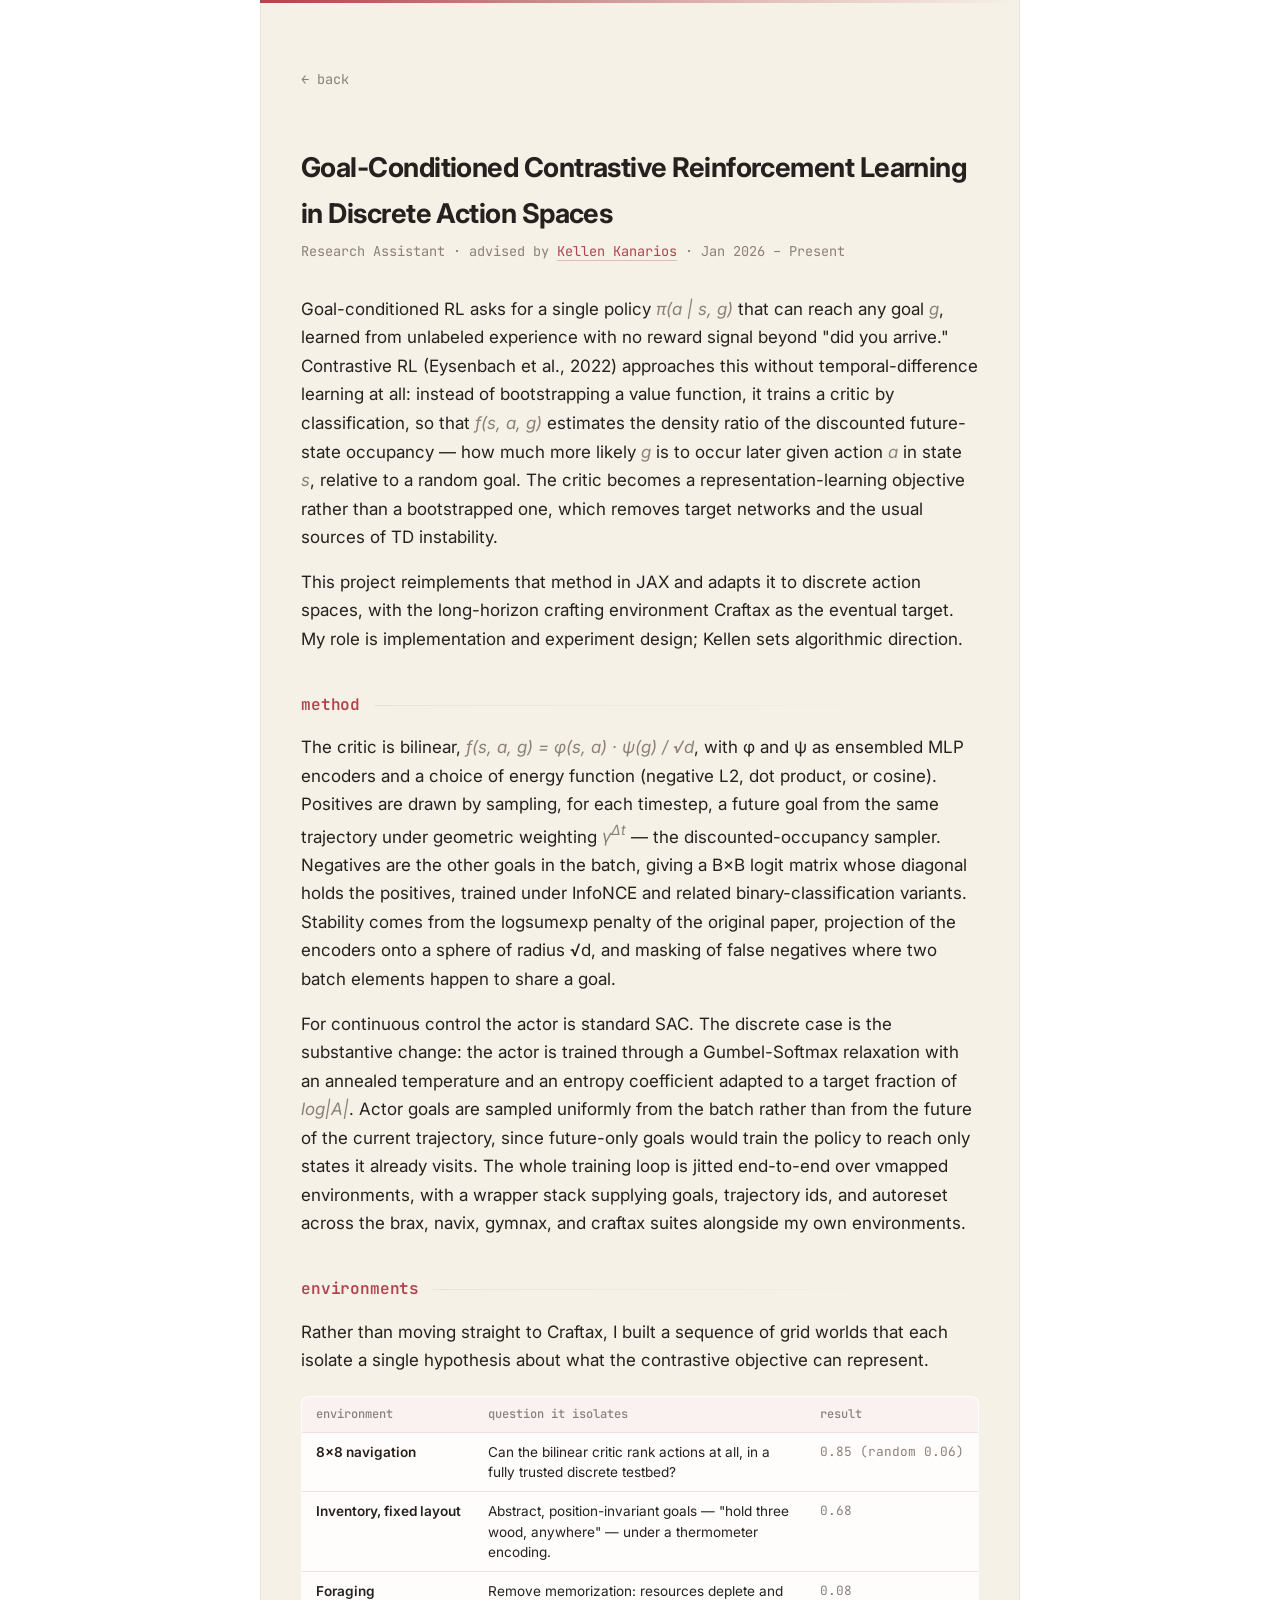
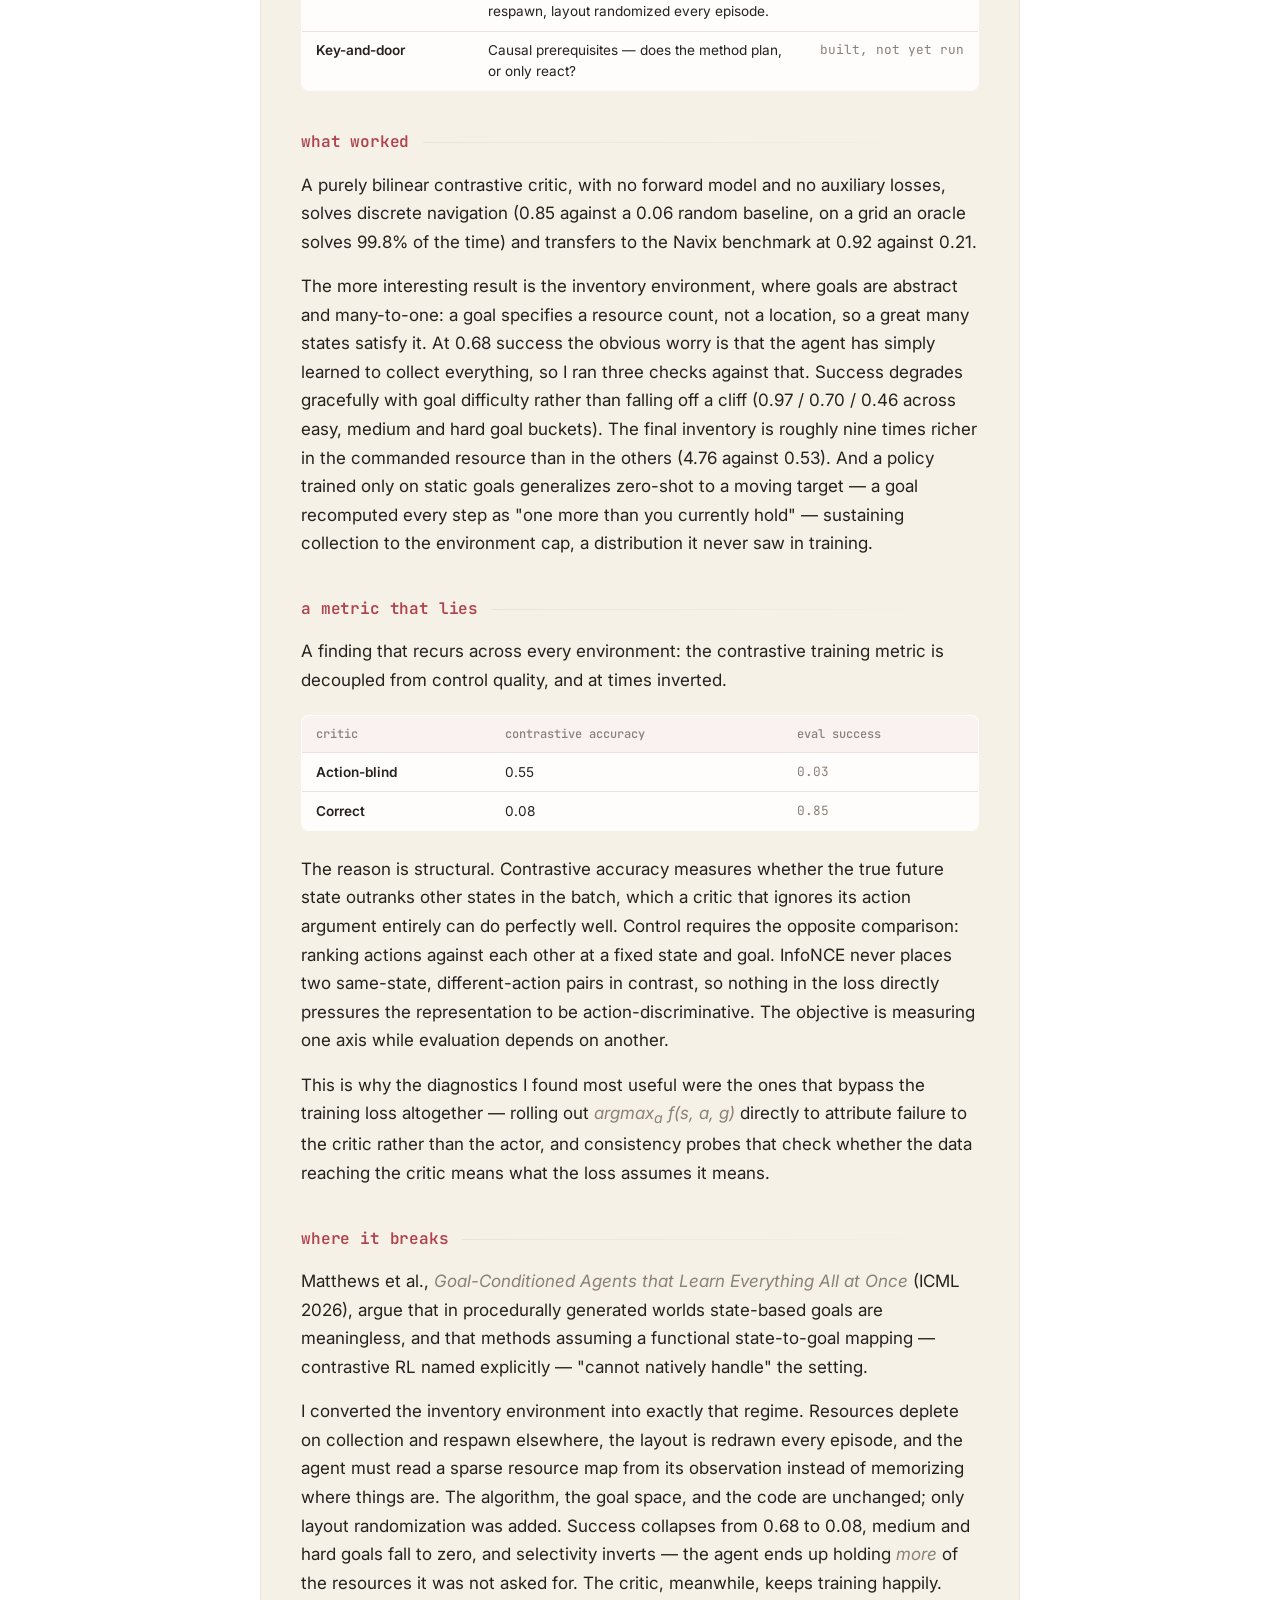
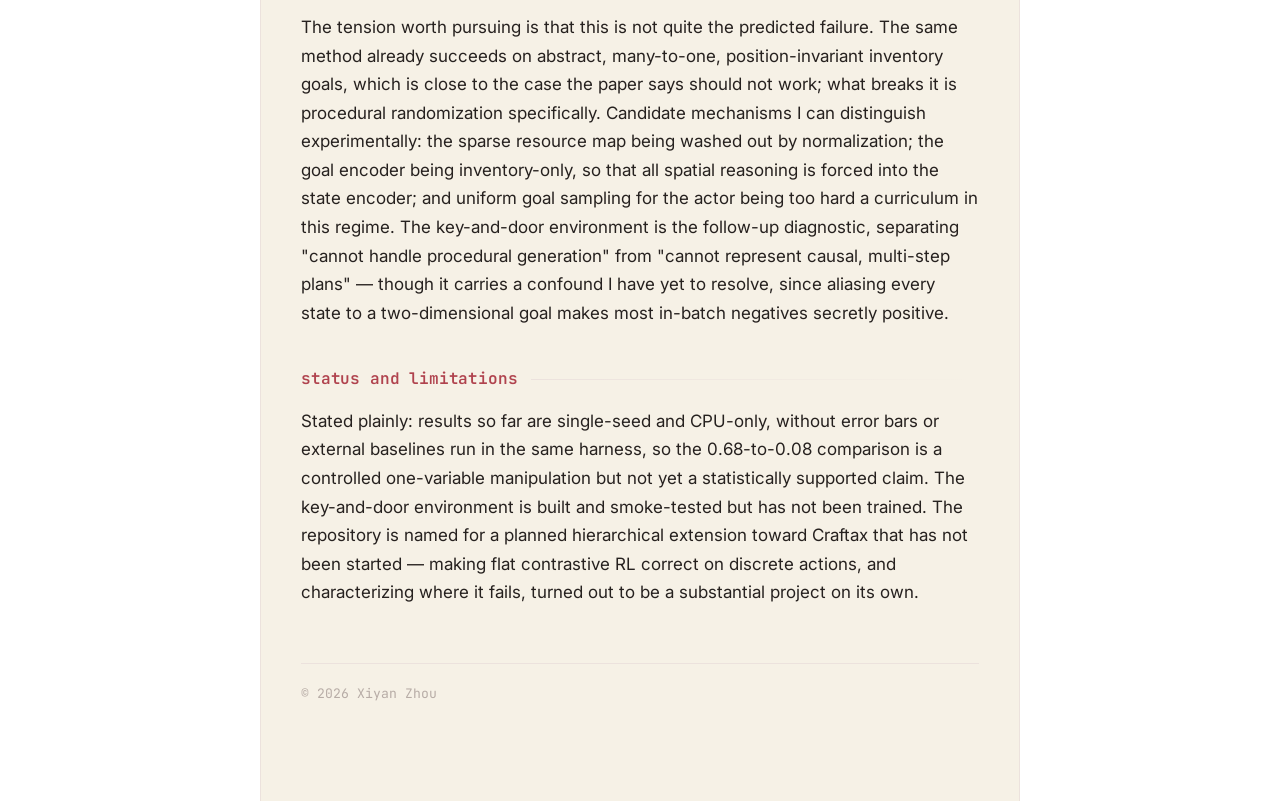
==== research/contrastive-rl.html @ 457cc161 "CRL" ====
<!DOCTYPE html>
<html lang="en">
<head>
  <meta charset="UTF-8">
  <title>Goal-Conditioned Contrastive RL — Xiyan Zhou</title>
  <meta name="viewport" content="width=device-width, initial-scale=1.0">
  <meta name="description" content="Goal-conditioned contrastive reinforcement learning in discrete action spaces — project notes.">
  <link rel="preconnect" href="https://fonts.googleapis.com">
  <link rel="preconnect" href="https://fonts.gstatic.com" crossorigin>
  <link href="https://fonts.googleapis.com/css2?family=Inter:wght@400;500;600;700&family=JetBrains+Mono:wght@400;500&display=swap" rel="stylesheet">
  <link rel="stylesheet" href="../assets/css/style.css?v=13">
</head>
<body>
  <div class="wrap">

    <a class="back-link" href="../index.html">← back</a>

    <article class="post">
      <h1>Goal-Conditioned Contrastive Reinforcement Learning in Discrete Action Spaces</h1>
      <div class="post-date">
        Research Assistant · advised by <a href="https://kellenkanarios.com/index/">Kellen Kanarios</a> · Jan 2026 – Present
      </div>

      <p>
        Goal-conditioned RL asks for a single policy <em>π(a | s, g)</em> that can
        reach any goal <em>g</em>, learned from unlabeled experience with no reward
        signal beyond "did you arrive." Contrastive RL (Eysenbach et al., 2022)
        approaches this without temporal-difference learning at all: instead of
        bootstrapping a value function, it trains a critic by classification, so
        that <em>f(s, a, g)</em> estimates the density ratio of the discounted
        future-state occupancy — how much more likely <em>g</em> is to occur later
        given action <em>a</em> in state <em>s</em>, relative to a random goal. The
        critic becomes a representation-learning objective rather than a
        bootstrapped one, which removes target networks and the usual sources of
        TD instability.
      </p>
      <p>
        This project reimplements that method in JAX and adapts it to discrete
        action spaces, with the long-horizon crafting environment Craftax as the
        eventual target. My role is implementation and experiment design; Kellen
        sets algorithmic direction.
      </p>

      <h2>method</h2>
      <p>
        The critic is bilinear, <em>f(s, a, g) = φ(s, a) · ψ(g) / √d</em>, with
        φ and ψ as ensembled MLP encoders and a choice of energy function
        (negative L2, dot product, or cosine). Positives are drawn by sampling,
        for each timestep, a future goal from the same trajectory under geometric
        weighting <em>γ<sup>Δt</sup></em> — the discounted-occupancy sampler.
        Negatives are the other goals in the batch, giving a B×B logit matrix
        whose diagonal holds the positives, trained under InfoNCE and related
        binary-classification variants. Stability comes from the logsumexp penalty
        of the original paper, projection of the encoders onto a sphere of radius
        √d, and masking of false negatives where two batch elements happen to
        share a goal.
      </p>
      <p>
        For continuous control the actor is standard SAC. The discrete case is the
        substantive change: the actor is trained through a Gumbel-Softmax
        relaxation with an annealed temperature and an entropy coefficient adapted
        to a target fraction of <em>log|A|</em>. Actor goals are sampled uniformly
        from the batch rather than from the future of the current trajectory,
        since future-only goals would train the policy to reach only states it
        already visits. The whole training loop is jitted end-to-end over vmapped
        environments, with a wrapper stack supplying goals, trajectory ids, and
        autoreset across the brax, navix, gymnax, and craftax suites alongside my
        own environments.
      </p>

      <h2>environments</h2>
      <p>
        Rather than moving straight to Craftax, I built a sequence of grid worlds
        that each isolate a single hypothesis about what the contrastive objective
        can represent.
      </p>
      <div class="table-scroll">
        <table class="data-table">
          <thead>
            <tr><th>Environment</th><th>Question it isolates</th><th>Result</th></tr>
          </thead>
          <tbody>
            <tr>
              <td>8×8 navigation</td>
              <td>Can the bilinear critic rank actions at all, in a fully trusted discrete testbed?</td>
              <td>0.85 (random 0.06)</td>
            </tr>
            <tr>
              <td>Inventory, fixed layout</td>
              <td>Abstract, position-invariant goals — "hold three wood, anywhere" — under a thermometer encoding.</td>
              <td>0.68</td>
            </tr>
            <tr>
              <td>Foraging</td>
              <td>Remove memorization: resources deplete and respawn, layout randomized every episode.</td>
              <td>0.08</td>
            </tr>
            <tr>
              <td>Key-and-door</td>
              <td>Causal prerequisites — does the method plan, or only react?</td>
              <td>built, not yet run</td>
            </tr>
          </tbody>
        </table>
      </div>

      <h2>what worked</h2>
      <p>
        A purely bilinear contrastive critic, with no forward model and no
        auxiliary losses, solves discrete navigation (0.85 against a 0.06 random
        baseline, on a grid an oracle solves 99.8% of the time) and transfers to
        the Navix benchmark at 0.92 against 0.21.
      </p>
      <p>
        The more interesting result is the inventory environment, where goals are
        abstract and many-to-one: a goal specifies a resource count, not a
        location, so a great many states satisfy it. At 0.68 success the obvious
        worry is that the agent has simply learned to collect everything, so I ran
        three checks against that. Success degrades gracefully with goal
        difficulty rather than falling off a cliff (0.97 / 0.70 / 0.46 across easy,
        medium and hard goal buckets). The final inventory is roughly nine times
        richer in the commanded resource than in the others (4.76 against 0.53).
        And a policy trained only on static goals generalizes zero-shot to a
        moving target — a goal recomputed every step as "one more than you
        currently hold" — sustaining collection to the environment cap, a
        distribution it never saw in training.
      </p>

      <h2>a metric that lies</h2>
      <p>
        A finding that recurs across every environment: the contrastive training
        metric is decoupled from control quality, and at times inverted.
      </p>
      <div class="table-scroll">
        <table class="data-table">
          <thead>
            <tr><th>Critic</th><th>Contrastive accuracy</th><th>Eval success</th></tr>
          </thead>
          <tbody>
            <tr><td>Action-blind</td><td>0.55</td><td>0.03</td></tr>
            <tr><td>Correct</td><td>0.08</td><td>0.85</td></tr>
          </tbody>
        </table>
      </div>
      <p>
        The reason is structural. Contrastive accuracy measures whether the true
        future state outranks other states in the batch, which a critic that
        ignores its action argument entirely can do perfectly well. Control
        requires the opposite comparison: ranking actions against each other at a
        fixed state and goal. InfoNCE never places two same-state,
        different-action pairs in contrast, so nothing in the loss directly
        pressures the representation to be action-discriminative. The objective is
        measuring one axis while evaluation depends on another.
      </p>
      <p>
        This is why the diagnostics I found most useful were the ones that bypass
        the training loss altogether — rolling out
        <em>argmax<sub>a</sub> f(s, a, g)</em> directly to attribute failure to the
        critic rather than the actor, and consistency probes that check whether the
        data reaching the critic means what the loss assumes it means.
      </p>

      <h2>where it breaks</h2>
      <p>
        Matthews et al., <em>Goal-Conditioned Agents that Learn Everything All at
        Once</em> (ICML 2026), argue that in procedurally generated worlds
        state-based goals are meaningless, and that methods assuming a functional
        state-to-goal mapping — contrastive RL named explicitly — "cannot natively
        handle" the setting.
      </p>
      <p>
        I converted the inventory environment into exactly that regime. Resources
        deplete on collection and respawn elsewhere, the layout is redrawn every
        episode, and the agent must read a sparse resource map from its
        observation instead of memorizing where things are. The algorithm, the
        goal space, and the code are unchanged; only layout randomization was
        added. Success collapses from 0.68 to 0.08, medium and hard goals fall to
        zero, and selectivity inverts — the agent ends up holding <em>more</em> of
        the resources it was not asked for. The critic, meanwhile, keeps training
        happily.
      </p>
      <p>
        The tension worth pursuing is that this is not quite the predicted failure.
        The same method already succeeds on abstract, many-to-one,
        position-invariant inventory goals, which is close to the case the paper
        says should not work; what breaks it is procedural randomization
        specifically. Candidate mechanisms I can distinguish experimentally: the
        sparse resource map being washed out by normalization; the goal encoder
        being inventory-only, so that all spatial reasoning is forced into the
        state encoder; and uniform goal sampling for the actor being too hard a
        curriculum in this regime. The key-and-door environment is the follow-up
        diagnostic, separating "cannot handle procedural generation" from "cannot
        represent causal, multi-step plans" — though it carries a confound I have
        yet to resolve, since aliasing every state to a two-dimensional goal makes
        most in-batch negatives secretly positive.
      </p>

      <h2>status and limitations</h2>
      <p>
        Stated plainly: results so far are single-seed and CPU-only, without error
        bars or external baselines run in the same harness, so the 0.68-to-0.08
        comparison is a controlled one-variable manipulation but not yet a
        statistically supported claim. The key-and-door environment is built and
        smoke-tested but has not been trained. The repository is named for a
        planned hierarchical extension toward Craftax that has not been started —
        making flat contrastive RL correct on discrete actions, and characterizing
        where it fails, turned out to be a substantial project on its own.
      </p>
    </article>

    <footer>
      © 2026 Xiyan Zhou
    </footer>

  </div>
</body>
</html>
---- assets/css/style.css ----
/* ==================================================================
   Xiyan Zhou — personal site
   One coherent system: clean sans-serif, warm paper, single rose accent
   Inspired by minimal academic pages (kellenkanarios.com)
   Light / dark aware · single column · responsive
================================================================== */

:root {
  --max-width: 760px;

  --ink: #26211f;
  --muted: #8a807a;
  --faint: #b7aca6;
  --rule: #ece2dd;
  --bg: #ffffff;           /* white sides */
  --band: #f6f1e6;         /* beige center band (米色) */
  --card: #fffdfb;

  --accent: #b0434e;       /* single rose accent, used everywhere */
  --accent-weak: #f3e0e2;

  --sans: "Inter", -apple-system, BlinkMacSystemFont, "Segoe UI", system-ui, sans-serif;
  --mono: "JetBrains Mono", ui-monospace, "SF Mono", Menlo, monospace;
}

@media (prefers-color-scheme: dark) {
  :root {
    --ink: #ece6e2;
    --muted: #9a9089;
    --faint: #6d635d;
    --rule: #322b28;
    --bg: #100d0b;           /* dark sides */
    --band: #191411;         /* slightly lighter center band */
    --card: #201a17;

    --accent: #e78d97;
    --accent-weak: #3a2529;
  }
}

* { box-sizing: border-box; }
html { -webkit-text-size-adjust: 100%; scroll-behavior: smooth; }

body {
  margin: 0;
  background: var(--bg);
  color: var(--ink);
  font-family: var(--sans);
  font-size: 17px;
  line-height: 1.68;
  -webkit-font-smoothing: antialiased;
  text-rendering: optimizeLegibility;
}

.wrap {
  position: relative;
  max-width: var(--max-width);
  margin: 0 auto;
  padding: 4rem 2.5rem 6rem;
  background: var(--band);
  min-height: 100vh;
  border-left: 1px solid var(--rule);
  border-right: 1px solid var(--rule);
}
/* thin accent bar across the top of the content band */
.wrap::before {
  content: "";
  position: absolute;
  top: 0; left: -1px; right: -1px;
  height: 3px;
  background: linear-gradient(90deg,
              var(--accent),
              color-mix(in srgb, var(--accent) 25%, transparent) 70%,
              transparent);
}

a {
  color: var(--accent);
  text-decoration: none;
  border-bottom: 1px solid color-mix(in srgb, var(--accent) 30%, transparent);
  transition: border-color .12s, color .12s;
}
a:hover { border-bottom-color: var(--accent); }

p { margin: 0 0 1rem; }
em { color: var(--muted); font-style: italic; }

/* ==================== HEADER ==================== */

.masthead {
  padding-bottom: 1.75rem;
  margin-bottom: 2.5rem;
  border-bottom: 1px solid var(--rule);
}

.id {
  display: flex;
  align-items: center;
  justify-content: space-between;
  gap: 2rem;
  flex-wrap: wrap;
}

.id-row { display: flex; align-items: center; gap: 1.15rem; }

.avatar {
  width: 92px;
  height: 92px;
  border-radius: 50%;
  object-fit: cover;
  object-position: 47% 15%;   /* focus the crop on the face */
  flex-shrink: 0;
  border: 1px solid var(--rule);
}

.masthead h1 {
  font-size: 1.55rem;
  line-height: 1.15;
  margin: 0 0 0.2rem;
  font-weight: 700;
  letter-spacing: -0.02em;
}

.masthead .affil {
  margin: 0;
  color: var(--muted);
  font-size: 0.95rem;
}

.masthead .email {
  margin: 0.1rem 0 0;
  color: var(--muted);
  font-size: 0.9rem;
  font-family: var(--mono);
}

/* bracketed nav links: [ cv ]  [ linkedin ] */
.links {
  margin-top: 0.7rem;
  display: flex;
  gap: 0.9rem;
  font-family: var(--mono);
  font-size: 0.85rem;
}
.links a {
  border-bottom: none;
  color: var(--accent);
}
.links a::before { content: "["; color: var(--faint); margin-right: 0.15rem; }
.links a::after  { content: "]"; color: var(--faint); margin-left: 0.15rem; }
.links a:hover { color: var(--ink); }

/* ---- affiliation logos / badges ---- */
.affiliations {
  display: flex;
  flex-direction: column;
  gap: 0.4rem;
  flex-shrink: 0;
}
.brand { border-bottom: none; display: block; }
.brand img { height: 46px; width: auto; max-width: 160px; object-fit: contain; display: block; }
.brand-badge {
  display: flex;
  width: 100%;              /* all four badges equal width */
  box-sizing: border-box;
  align-items: center;
  gap: 0.4rem;
  padding: 0.2rem 0.7rem;
  font-family: var(--mono);
  font-size: 0.75rem;
  color: var(--muted);
  background: var(--card);
  border: 1px solid var(--rule);
  border-left: 2px solid var(--accent);
  border-radius: 5px;
  transition: color .12s, border-color .12s;
}
.brand:hover .brand-badge { color: var(--ink); border-left-color: var(--accent); }

/* ==================== SECTIONS ==================== */

section { margin: 2.5rem 0; }

h2 {
  display: flex;
  align-items: center;
  font-family: var(--mono);
  font-size: 1.15rem;
  text-transform: lowercase;
  letter-spacing: -0.01em;
  font-weight: 600;
  color: var(--accent);
  margin: 0 0 1.1rem;
}
h2::before { content: "#"; color: var(--faint); margin-right: 0.4rem; }
/* hairline that runs from the heading to the right edge */
h2::after {
  content: "";
  flex: 1;
  height: 1px;
  margin-left: 0.85rem;
  background: linear-gradient(90deg, var(--rule), transparent);
}

/* ==================== RESEARCH ENTRIES ==================== */

.entry {
  padding: 0.9rem 0 0.9rem 1rem;
  border-left: 2px solid var(--rule);
  margin-bottom: 0.5rem;
  transition: border-color .15s;
}
.entry:hover { border-left-color: var(--accent); }
.entry .title { font-weight: 600; font-size: 1rem; }
.entry .title .note { font-weight: 400; font-size: 0.85rem; color: var(--muted); }
.entry .authors { color: var(--muted); font-size: 0.9rem; }
.entry .authors strong { color: var(--ink); font-weight: 600; }
.entry .venue { font-style: italic; color: var(--muted); font-size: 0.9rem; }
.entry .desc { margin: 0.4rem 0 0; font-size: 0.92rem; line-height: 1.55; color: color-mix(in srgb, var(--ink) 80%, var(--bg)); }
.entry .meta-links {
  font-family: var(--mono);
  font-size: 0.8rem;
  margin-top: 0.7rem;
  display: flex;
  flex-wrap: wrap;
  gap: 0.5rem;
}
.entry .meta-links a {
  display: inline-flex;
  align-items: center;
  gap: 0.3rem;
  padding: 0.2rem 0.6rem;
  border: 1px solid color-mix(in srgb, var(--accent) 40%, transparent);
  border-radius: 999px;
  background: var(--accent-weak);
  color: var(--accent);
  font-weight: 500;
  line-height: 1.5;
  transition: background .15s, border-color .15s, color .15s;
}
.entry .meta-links a::after { content: "↗"; font-size: 0.9em; opacity: 0.75; }
.entry .meta-links a.internal::after { content: "→"; }
.entry .meta-links a:hover {
  background: var(--accent);
  border-color: var(--accent);
  color: var(--card);
}

/* figure floated to the right inside an entry */
.entry-fig {
  float: right;
  width: 168px;
  margin: 0.2rem 0 0.6rem 1.2rem;
}
.entry-fig img {
  display: block;
  width: 100%;
  border-radius: 8px;
  border: 1px solid var(--rule);
  box-shadow: 0 4px 14px rgba(0,0,0,0.12);
}
.entry-fig figcaption {
  margin-top: 0.35rem;
  font-family: var(--mono);
  font-size: 0.68rem;
  line-height: 1.35;
  color: var(--faint);
  text-align: center;
}
.entry { overflow: hidden; }   /* contain the float */

@media (max-width: 560px) {
  .entry-fig { float: none; width: 100%; max-width: 220px; margin: 0.2rem auto 0.8rem; }
}

/* ==================== BLOG LIST ==================== */

ul.posts { list-style: none; padding: 0; margin: 0; }
ul.posts li {
  display: flex;
  justify-content: space-between;
  align-items: baseline;
  gap: 1rem;
  padding: 0.55rem 0;
  border-bottom: 1px solid var(--rule);
}
ul.posts li a { border-bottom: none; font-weight: 500; color: var(--ink); }
ul.posts li a:hover { color: var(--accent); }
ul.posts li .date { color: var(--faint); font-size: 0.82rem; white-space: nowrap; font-family: var(--mono); }

/* ==================== FOOTER ==================== */

footer {
  margin-top: 3.5rem;
  padding-top: 1.2rem;
  border-top: 1px solid var(--rule);
  color: var(--faint);
  font-size: 0.82rem;
  font-family: var(--mono);
}

/* ==================== BLOG POST BODY ==================== */

article.post { margin-top: 1rem; }
article.post h1 { font-size: 1.7rem; margin-bottom: 0.2rem; letter-spacing: -0.02em; font-weight: 700; }
article.post .post-date { color: var(--muted); margin-bottom: 2rem; font-family: var(--mono); font-size: 0.85rem; }
article.post blockquote {
  margin: 1.4rem 0;
  padding: 0.3rem 0 0.3rem 1.1rem;
  border-left: 2px solid var(--accent);
  color: var(--muted);
}
article.post pre {
  background: var(--card);
  padding: 1rem 1.2rem;
  overflow-x: auto;
  border-radius: 8px;
  border: 1px solid var(--rule);
  font-size: 0.85rem;
}
article.post code { font-family: var(--mono); font-size: 0.9em; }

/* section headings inside a post: no "#" marker, tighter spacing */
article.post h2 { margin: 2.4rem 0 0.9rem; font-size: 1rem; }
article.post h2::before { content: none; }

/* ---- data tables ---- */
.table-scroll { overflow-x: auto; margin: 1.3rem 0 1.5rem; }
.data-table {
  border-collapse: collapse;
  width: 100%;
  font-size: 0.85rem;
  line-height: 1.5;
  background: var(--card);
  border: 1px solid var(--rule);
  border-radius: 8px;
  overflow: hidden;
}
.data-table th,
.data-table td {
  text-align: left;
  padding: 0.55rem 0.85rem;
  border-bottom: 1px solid var(--rule);
  vertical-align: top;
}
.data-table thead th {
  font-family: var(--mono);
  font-size: 0.75rem;
  font-weight: 500;
  text-transform: lowercase;
  color: var(--muted);
  background: color-mix(in srgb, var(--accent) 6%, var(--card));
  white-space: nowrap;
}
.data-table tbody tr:last-child td { border-bottom: none; }
.data-table tbody td:first-child { font-weight: 600; white-space: nowrap; }
.data-table tbody td:last-child { font-family: var(--mono); font-size: 0.8rem; color: var(--muted); white-space: nowrap; }

.back-link {
  display: inline-block;
  margin: 0 0 2rem;
  font-size: 0.85rem;
  font-family: var(--mono);
  border-bottom: none;
  color: var(--muted);
}
.back-link:hover { color: var(--accent); }

/* ==================== RESPONSIVE ==================== */

@media (max-width: 620px) {
  .wrap { padding: 2.5rem 1.3rem 4rem; }
  .id { flex-direction: column; align-items: flex-start; gap: 1.5rem; }
  .affiliations { flex-direction: row; flex-wrap: wrap; }
}
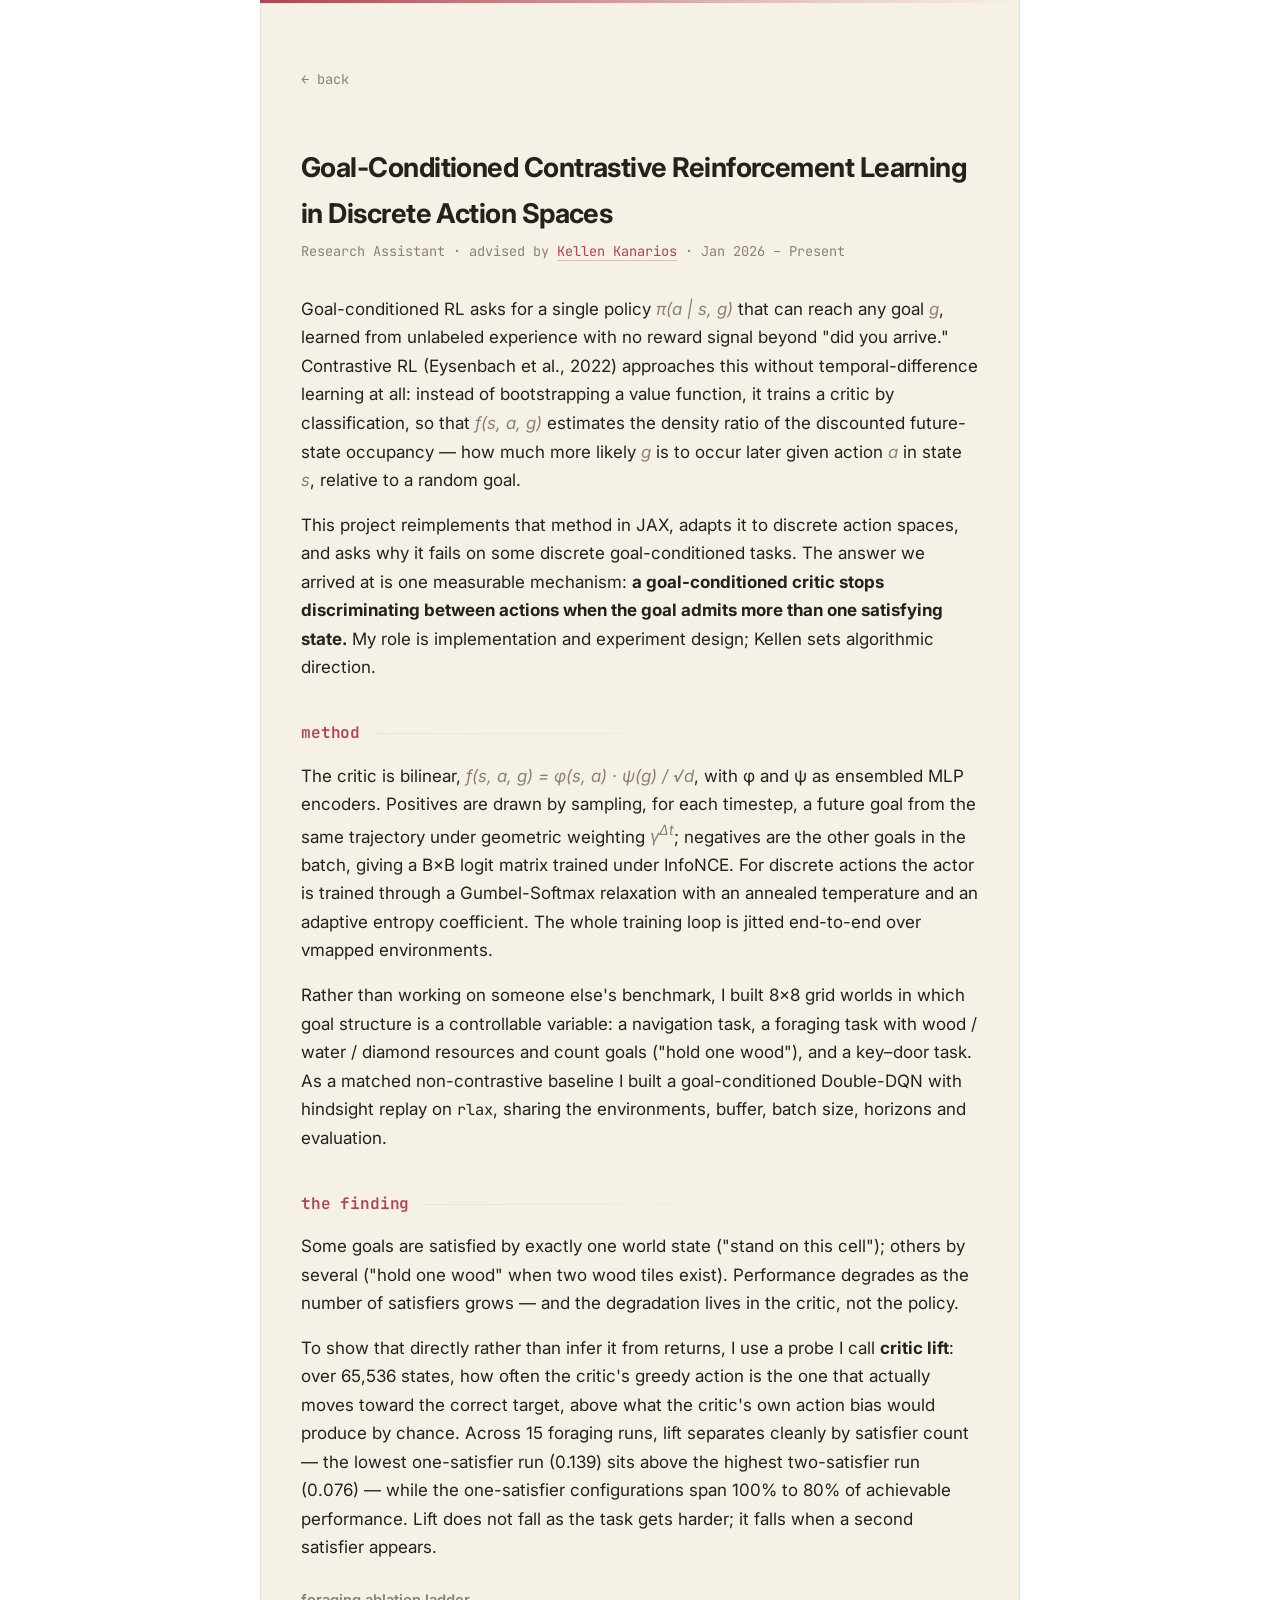
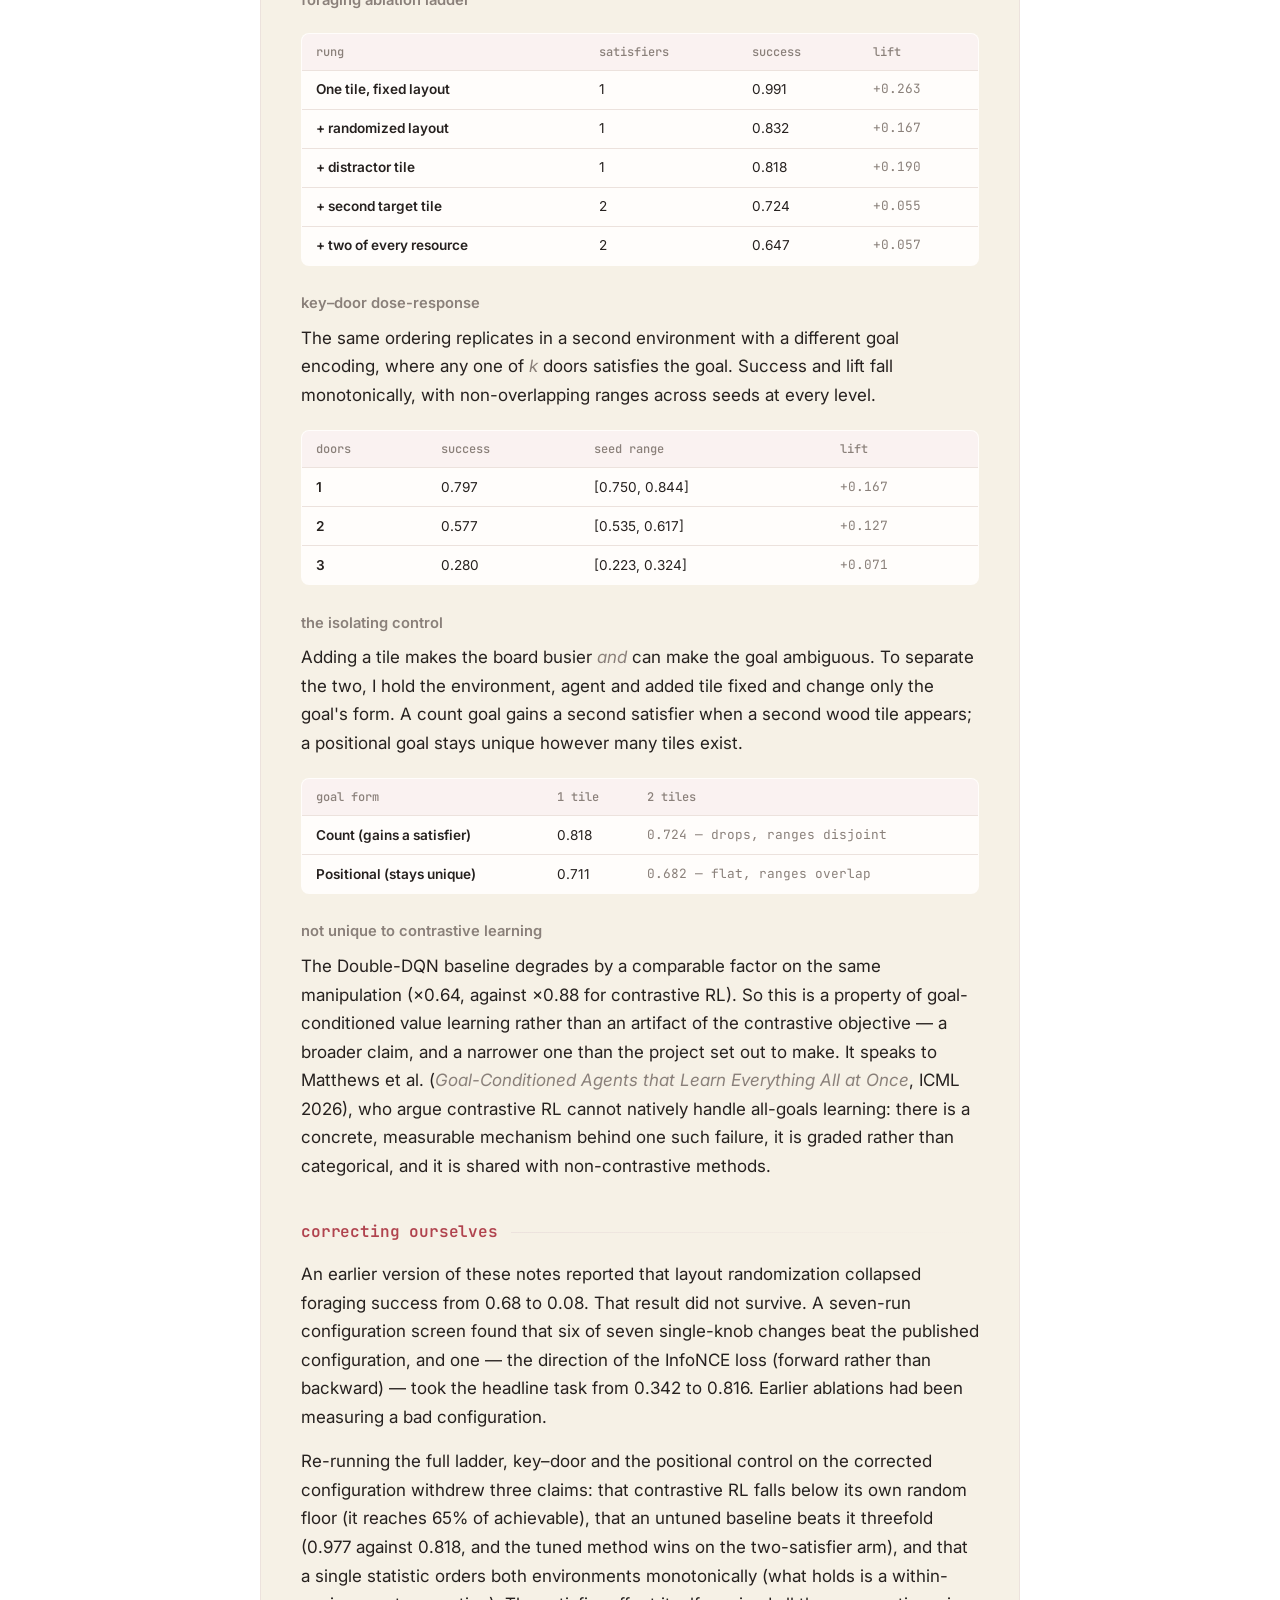
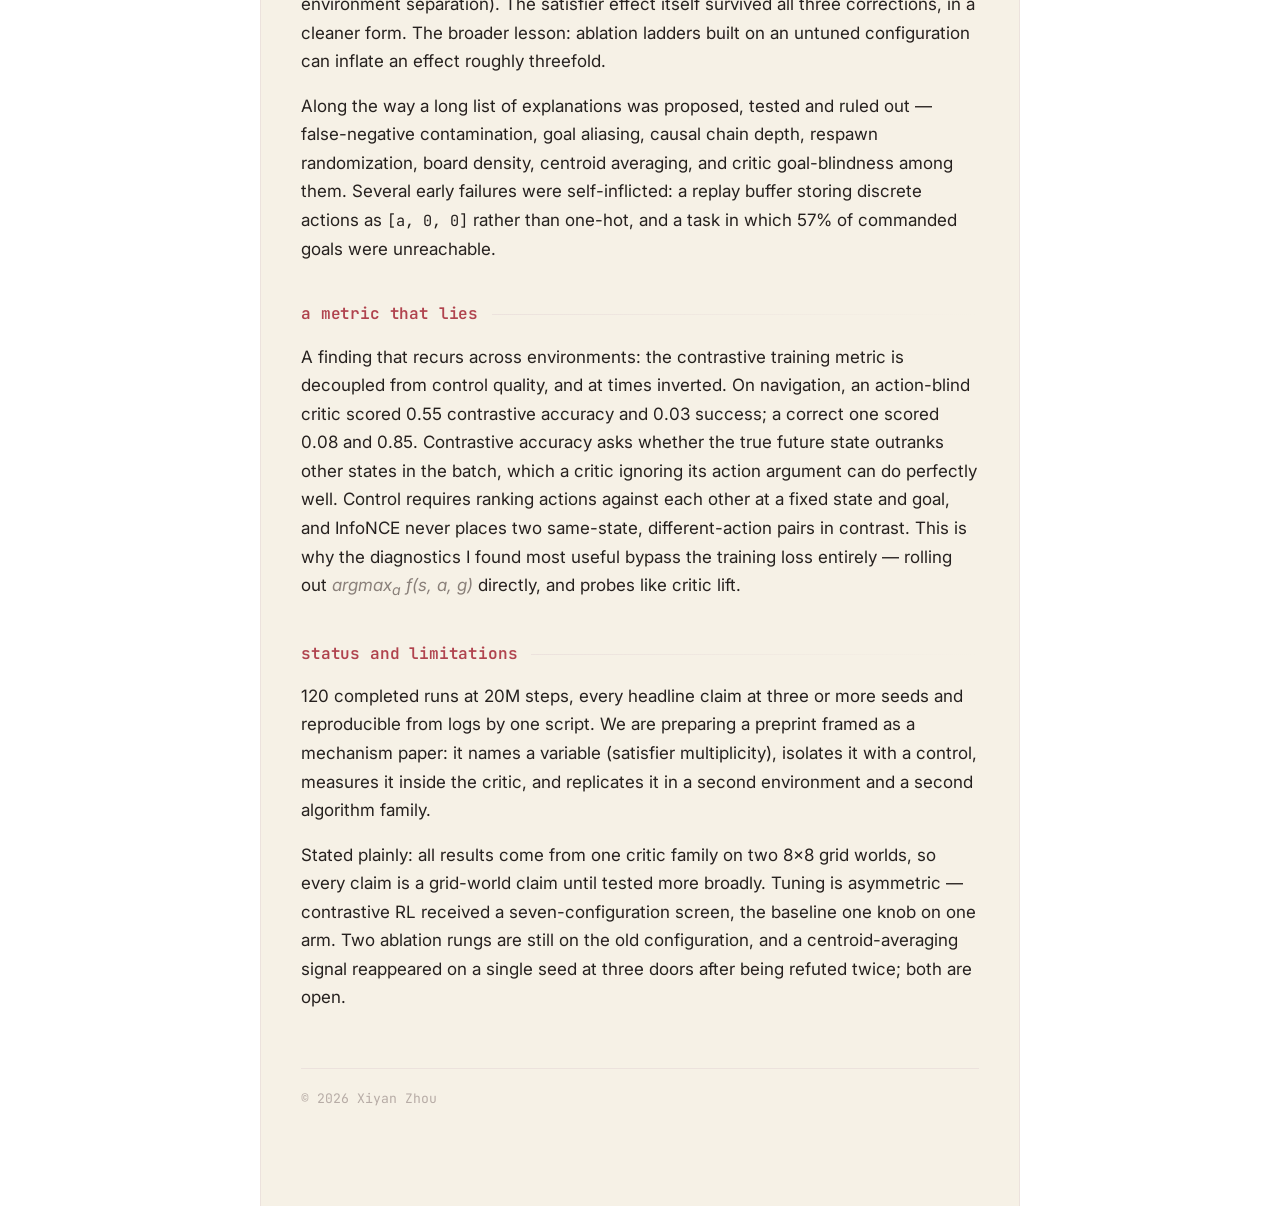
==== commit 9b754067: "Initial commit" ====
--- a/research/contrastive-rl.html
+++ b/research/contrastive-rl.html
@@ -4,11 +4,11 @@
   <meta charset="UTF-8">
   <title>Goal-Conditioned Contrastive RL — Xiyan Zhou</title>
   <meta name="viewport" content="width=device-width, initial-scale=1.0">
-  <meta name="description" content="Goal-conditioned contrastive reinforcement learning in discrete action spaces — project notes.">
+  <meta name="description" content="Goal-conditioned contrastive reinforcement learning in discrete action spaces — project notes on the disjunctive goal effect.">
   <link rel="preconnect" href="https://fonts.googleapis.com">
   <link rel="preconnect" href="https://fonts.gstatic.com" crossorigin>
   <link href="https://fonts.googleapis.com/css2?family=Inter:wght@400;500;600;700&family=JetBrains+Mono:wght@400;500&display=swap" rel="stylesheet">
-  <link rel="stylesheet" href="../assets/css/style.css?v=13">
+  <link rel="stylesheet" href="../assets/css/style.css?v=14">
 </head>
 <body>
   <div class="wrap">
@@ -29,182 +29,188 @@
         bootstrapping a value function, it trains a critic by classification, so
         that <em>f(s, a, g)</em> estimates the density ratio of the discounted
         future-state occupancy — how much more likely <em>g</em> is to occur later
-        given action <em>a</em> in state <em>s</em>, relative to a random goal. The
-        critic becomes a representation-learning objective rather than a
-        bootstrapped one, which removes target networks and the usual sources of
-        TD instability.
-      </p>
-      <p>
-        This project reimplements that method in JAX and adapts it to discrete
-        action spaces, with the long-horizon crafting environment Craftax as the
-        eventual target. My role is implementation and experiment design; Kellen
-        sets algorithmic direction.
+        given action <em>a</em> in state <em>s</em>, relative to a random goal.
+      </p>
+      <p>
+        This project reimplements that method in JAX, adapts it to discrete
+        action spaces, and asks why it fails on some discrete goal-conditioned
+        tasks. The answer we arrived at is one measurable mechanism: <strong>a
+        goal-conditioned critic stops discriminating between actions when the
+        goal admits more than one satisfying state.</strong> My role is
+        implementation and experiment design; Kellen sets algorithmic direction.
       </p>
 
       <h2>method</h2>
       <p>
         The critic is bilinear, <em>f(s, a, g) = φ(s, a) · ψ(g) / √d</em>, with
-        φ and ψ as ensembled MLP encoders and a choice of energy function
-        (negative L2, dot product, or cosine). Positives are drawn by sampling,
-        for each timestep, a future goal from the same trajectory under geometric
-        weighting <em>γ<sup>Δt</sup></em> — the discounted-occupancy sampler.
-        Negatives are the other goals in the batch, giving a B×B logit matrix
-        whose diagonal holds the positives, trained under InfoNCE and related
-        binary-classification variants. Stability comes from the logsumexp penalty
-        of the original paper, projection of the encoders onto a sphere of radius
-        √d, and masking of false negatives where two batch elements happen to
-        share a goal.
-      </p>
-      <p>
-        For continuous control the actor is standard SAC. The discrete case is the
-        substantive change: the actor is trained through a Gumbel-Softmax
-        relaxation with an annealed temperature and an entropy coefficient adapted
-        to a target fraction of <em>log|A|</em>. Actor goals are sampled uniformly
-        from the batch rather than from the future of the current trajectory,
-        since future-only goals would train the policy to reach only states it
-        already visits. The whole training loop is jitted end-to-end over vmapped
-        environments, with a wrapper stack supplying goals, trajectory ids, and
-        autoreset across the brax, navix, gymnax, and craftax suites alongside my
-        own environments.
-      </p>
-
-      <h2>environments</h2>
-      <p>
-        Rather than moving straight to Craftax, I built a sequence of grid worlds
-        that each isolate a single hypothesis about what the contrastive objective
-        can represent.
-      </p>
+        φ and ψ as ensembled MLP encoders. Positives are drawn by sampling, for
+        each timestep, a future goal from the same trajectory under geometric
+        weighting <em>γ<sup>Δt</sup></em>; negatives are the other goals in the
+        batch, giving a B×B logit matrix trained under InfoNCE. For discrete
+        actions the actor is trained through a Gumbel-Softmax relaxation with an
+        annealed temperature and an adaptive entropy coefficient. The whole
+        training loop is jitted end-to-end over vmapped environments.
+      </p>
+      <p>
+        Rather than working on someone else's benchmark, I built 8×8 grid worlds
+        in which goal structure is a controllable variable: a navigation task, a
+        foraging task with wood / water / diamond resources and count goals
+        ("hold one wood"), and a key–door task. As a matched non-contrastive
+        baseline I built a goal-conditioned Double-DQN with hindsight replay on
+        <code>rlax</code>, sharing the environments, buffer, batch size, horizons
+        and evaluation.
+      </p>
+
+      <h2>the finding</h2>
+      <p>
+        Some goals are satisfied by exactly one world state ("stand on this
+        cell"); others by several ("hold one wood" when two wood tiles exist).
+        Performance degrades as the number of satisfiers grows — and the
+        degradation lives in the critic, not the policy.
+      </p>
+      <p>
+        To show that directly rather than infer it from returns, I use a probe
+        I call <strong>critic lift</strong>: over 65,536 states, how often the
+        critic's greedy action is the one that actually moves toward the correct
+        target, above what the critic's own action bias would produce by chance.
+        Across 15 foraging runs, lift separates cleanly by satisfier count —
+        the lowest one-satisfier run (0.139) sits above the highest two-satisfier
+        run (0.076) — while the one-satisfier configurations span 100% to 80% of
+        achievable performance. Lift does not fall as the task gets harder; it
+        falls when a second satisfier appears.
+      </p>
+
+      <h3>foraging ablation ladder</h3>
       <div class="table-scroll">
         <table class="data-table">
           <thead>
-            <tr><th>Environment</th><th>Question it isolates</th><th>Result</th></tr>
+            <tr><th>Rung</th><th>Satisfiers</th><th>Success</th><th>Lift</th></tr>
           </thead>
           <tbody>
-            <tr>
-              <td>8×8 navigation</td>
-              <td>Can the bilinear critic rank actions at all, in a fully trusted discrete testbed?</td>
-              <td>0.85 (random 0.06)</td>
-            </tr>
-            <tr>
-              <td>Inventory, fixed layout</td>
-              <td>Abstract, position-invariant goals — "hold three wood, anywhere" — under a thermometer encoding.</td>
-              <td>0.68</td>
-            </tr>
-            <tr>
-              <td>Foraging</td>
-              <td>Remove memorization: resources deplete and respawn, layout randomized every episode.</td>
-              <td>0.08</td>
-            </tr>
-            <tr>
-              <td>Key-and-door</td>
-              <td>Causal prerequisites — does the method plan, or only react?</td>
-              <td>built, not yet run</td>
-            </tr>
+            <tr><td>One tile, fixed layout</td><td>1</td><td>0.991</td><td>+0.263</td></tr>
+            <tr><td>+ randomized layout</td><td>1</td><td>0.832</td><td>+0.167</td></tr>
+            <tr><td>+ distractor tile</td><td>1</td><td>0.818</td><td>+0.190</td></tr>
+            <tr><td>+ second target tile</td><td>2</td><td>0.724</td><td>+0.055</td></tr>
+            <tr><td>+ two of every resource</td><td>2</td><td>0.647</td><td>+0.057</td></tr>
           </tbody>
         </table>
       </div>
 
-      <h2>what worked</h2>
-      <p>
-        A purely bilinear contrastive critic, with no forward model and no
-        auxiliary losses, solves discrete navigation (0.85 against a 0.06 random
-        baseline, on a grid an oracle solves 99.8% of the time) and transfers to
-        the Navix benchmark at 0.92 against 0.21.
-      </p>
-      <p>
-        The more interesting result is the inventory environment, where goals are
-        abstract and many-to-one: a goal specifies a resource count, not a
-        location, so a great many states satisfy it. At 0.68 success the obvious
-        worry is that the agent has simply learned to collect everything, so I ran
-        three checks against that. Success degrades gracefully with goal
-        difficulty rather than falling off a cliff (0.97 / 0.70 / 0.46 across easy,
-        medium and hard goal buckets). The final inventory is roughly nine times
-        richer in the commanded resource than in the others (4.76 against 0.53).
-        And a policy trained only on static goals generalizes zero-shot to a
-        moving target — a goal recomputed every step as "one more than you
-        currently hold" — sustaining collection to the environment cap, a
-        distribution it never saw in training.
-      </p>
-
-      <h2>a metric that lies</h2>
-      <p>
-        A finding that recurs across every environment: the contrastive training
-        metric is decoupled from control quality, and at times inverted.
+      <h3>key–door dose-response</h3>
+      <p>
+        The same ordering replicates in a second environment with a different
+        goal encoding, where any one of <em>k</em> doors satisfies the goal.
+        Success and lift fall monotonically, with non-overlapping ranges across
+        seeds at every level.
       </p>
       <div class="table-scroll">
         <table class="data-table">
           <thead>
-            <tr><th>Critic</th><th>Contrastive accuracy</th><th>Eval success</th></tr>
+            <tr><th>Doors</th><th>Success</th><th>Seed range</th><th>Lift</th></tr>
           </thead>
           <tbody>
-            <tr><td>Action-blind</td><td>0.55</td><td>0.03</td></tr>
-            <tr><td>Correct</td><td>0.08</td><td>0.85</td></tr>
+            <tr><td>1</td><td>0.797</td><td>[0.750, 0.844]</td><td>+0.167</td></tr>
+            <tr><td>2</td><td>0.577</td><td>[0.535, 0.617]</td><td>+0.127</td></tr>
+            <tr><td>3</td><td>0.280</td><td>[0.223, 0.324]</td><td>+0.071</td></tr>
           </tbody>
         </table>
       </div>
-      <p>
-        The reason is structural. Contrastive accuracy measures whether the true
-        future state outranks other states in the batch, which a critic that
-        ignores its action argument entirely can do perfectly well. Control
-        requires the opposite comparison: ranking actions against each other at a
-        fixed state and goal. InfoNCE never places two same-state,
-        different-action pairs in contrast, so nothing in the loss directly
-        pressures the representation to be action-discriminative. The objective is
-        measuring one axis while evaluation depends on another.
-      </p>
-      <p>
-        This is why the diagnostics I found most useful were the ones that bypass
-        the training loss altogether — rolling out
-        <em>argmax<sub>a</sub> f(s, a, g)</em> directly to attribute failure to the
-        critic rather than the actor, and consistency probes that check whether the
-        data reaching the critic means what the loss assumes it means.
-      </p>
-
-      <h2>where it breaks</h2>
-      <p>
-        Matthews et al., <em>Goal-Conditioned Agents that Learn Everything All at
-        Once</em> (ICML 2026), argue that in procedurally generated worlds
-        state-based goals are meaningless, and that methods assuming a functional
-        state-to-goal mapping — contrastive RL named explicitly — "cannot natively
-        handle" the setting.
-      </p>
-      <p>
-        I converted the inventory environment into exactly that regime. Resources
-        deplete on collection and respawn elsewhere, the layout is redrawn every
-        episode, and the agent must read a sparse resource map from its
-        observation instead of memorizing where things are. The algorithm, the
-        goal space, and the code are unchanged; only layout randomization was
-        added. Success collapses from 0.68 to 0.08, medium and hard goals fall to
-        zero, and selectivity inverts — the agent ends up holding <em>more</em> of
-        the resources it was not asked for. The critic, meanwhile, keeps training
-        happily.
-      </p>
-      <p>
-        The tension worth pursuing is that this is not quite the predicted failure.
-        The same method already succeeds on abstract, many-to-one,
-        position-invariant inventory goals, which is close to the case the paper
-        says should not work; what breaks it is procedural randomization
-        specifically. Candidate mechanisms I can distinguish experimentally: the
-        sparse resource map being washed out by normalization; the goal encoder
-        being inventory-only, so that all spatial reasoning is forced into the
-        state encoder; and uniform goal sampling for the actor being too hard a
-        curriculum in this regime. The key-and-door environment is the follow-up
-        diagnostic, separating "cannot handle procedural generation" from "cannot
-        represent causal, multi-step plans" — though it carries a confound I have
-        yet to resolve, since aliasing every state to a two-dimensional goal makes
-        most in-batch negatives secretly positive.
+
+      <h3>the isolating control</h3>
+      <p>
+        Adding a tile makes the board busier <em>and</em> can make the goal
+        ambiguous. To separate the two, I hold the environment, agent and added
+        tile fixed and change only the goal's form. A count goal gains a second
+        satisfier when a second wood tile appears; a positional goal stays unique
+        however many tiles exist.
+      </p>
+      <div class="table-scroll">
+        <table class="data-table">
+          <thead>
+            <tr><th>Goal form</th><th>1 tile</th><th>2 tiles</th></tr>
+          </thead>
+          <tbody>
+            <tr><td>Count (gains a satisfier)</td><td>0.818</td><td>0.724 — drops, ranges disjoint</td></tr>
+            <tr><td>Positional (stays unique)</td><td>0.711</td><td>0.682 — flat, ranges overlap</td></tr>
+          </tbody>
+        </table>
+      </div>
+
+      <h3>not unique to contrastive learning</h3>
+      <p>
+        The Double-DQN baseline degrades by a comparable factor on the same
+        manipulation (×0.64, against ×0.88 for contrastive RL). So this is a
+        property of goal-conditioned value learning rather than an artifact of
+        the contrastive objective — a broader claim, and a narrower one than the
+        project set out to make. It speaks to Matthews et al.
+        (<em>Goal-Conditioned Agents that Learn Everything All at Once</em>,
+        ICML 2026), who argue contrastive RL cannot natively handle
+        all-goals learning: there is a concrete, measurable mechanism behind one
+        such failure, it is graded rather than categorical, and it is shared with
+        non-contrastive methods.
+      </p>
+
+      <h2>correcting ourselves</h2>
+      <p>
+        An earlier version of these notes reported that layout randomization
+        collapsed foraging success from 0.68 to 0.08. That result did not
+        survive. A seven-run configuration screen found that six of seven
+        single-knob changes beat the published configuration, and one — the
+        direction of the InfoNCE loss (forward rather than backward) — took the
+        headline task from 0.342 to 0.816. Earlier ablations had been measuring
+        a bad configuration.
+      </p>
+      <p>
+        Re-running the full ladder, key–door and the positional control on the
+        corrected configuration withdrew three claims: that contrastive RL falls
+        below its own random floor (it reaches 65% of achievable), that an
+        untuned baseline beats it threefold (0.977 against 0.818, and the tuned
+        method wins on the two-satisfier arm), and that a single statistic orders
+        both environments monotonically (what holds is a within-environment
+        separation). The satisfier effect itself survived all three corrections,
+        in a cleaner form. The broader lesson: ablation ladders built on an
+        untuned configuration can inflate an effect roughly threefold.
+      </p>
+      <p>
+        Along the way a long list of explanations was proposed, tested and ruled
+        out — false-negative contamination, goal aliasing, causal chain depth,
+        respawn randomization, board density, centroid averaging, and critic
+        goal-blindness among them. Several early failures were self-inflicted:
+        a replay buffer storing discrete actions as <code>[a, 0, 0]</code> rather
+        than one-hot, and a task in which 57% of commanded goals were unreachable.
+      </p>
+
+      <h2>a metric that lies</h2>
+      <p>
+        A finding that recurs across environments: the contrastive training
+        metric is decoupled from control quality, and at times inverted. On
+        navigation, an action-blind critic scored 0.55 contrastive accuracy and
+        0.03 success; a correct one scored 0.08 and 0.85. Contrastive accuracy
+        asks whether the true future state outranks other states in the batch,
+        which a critic ignoring its action argument can do perfectly well.
+        Control requires ranking actions against each other at a fixed state and
+        goal, and InfoNCE never places two same-state, different-action pairs in
+        contrast. This is why the diagnostics I found most useful bypass the
+        training loss entirely — rolling out
+        <em>argmax<sub>a</sub> f(s, a, g)</em> directly, and probes like critic
+        lift.
       </p>
 
       <h2>status and limitations</h2>
       <p>
-        Stated plainly: results so far are single-seed and CPU-only, without error
-        bars or external baselines run in the same harness, so the 0.68-to-0.08
-        comparison is a controlled one-variable manipulation but not yet a
-        statistically supported claim. The key-and-door environment is built and
-        smoke-tested but has not been trained. The repository is named for a
-        planned hierarchical extension toward Craftax that has not been started —
-        making flat contrastive RL correct on discrete actions, and characterizing
-        where it fails, turned out to be a substantial project on its own.
+        120 completed runs at 20M steps, every headline claim at three or more
+        seeds and reproducible from logs by one script. We are preparing a
+        preprint framed as a mechanism paper: it names a variable (satisfier
+        multiplicity), isolates it with a control, measures it inside the critic,
+        and replicates it in a second environment and a second algorithm family.
+      </p>
+      <p>
+        Stated plainly: all results come from one critic family on two 8×8 grid
+        worlds, so every claim is a grid-world claim until tested more broadly.
+        Tuning is asymmetric — contrastive RL received a seven-configuration
+        screen, the baseline one knob on one arm. Two ablation rungs are still on
+        the old configuration, and a centroid-averaging signal reappeared on a
+        single seed at three doors after being refuted twice; both are open.
       </p>
     </article>
 
--- a/assets/css/style.css
+++ b/assets/css/style.css
@@ -323,6 +323,7 @@
 /* section headings inside a post: no "#" marker, tighter spacing */
 article.post h2 { margin: 2.4rem 0 0.9rem; font-size: 1rem; }
 article.post h2::before { content: none; }
+article.post h3 { margin: 1.6rem 0 0.5rem; font-size: 0.92rem; font-weight: 600; color: var(--muted); }
 
 /* ---- data tables ---- */
 .table-scroll { overflow-x: auto; margin: 1.3rem 0 1.5rem; }
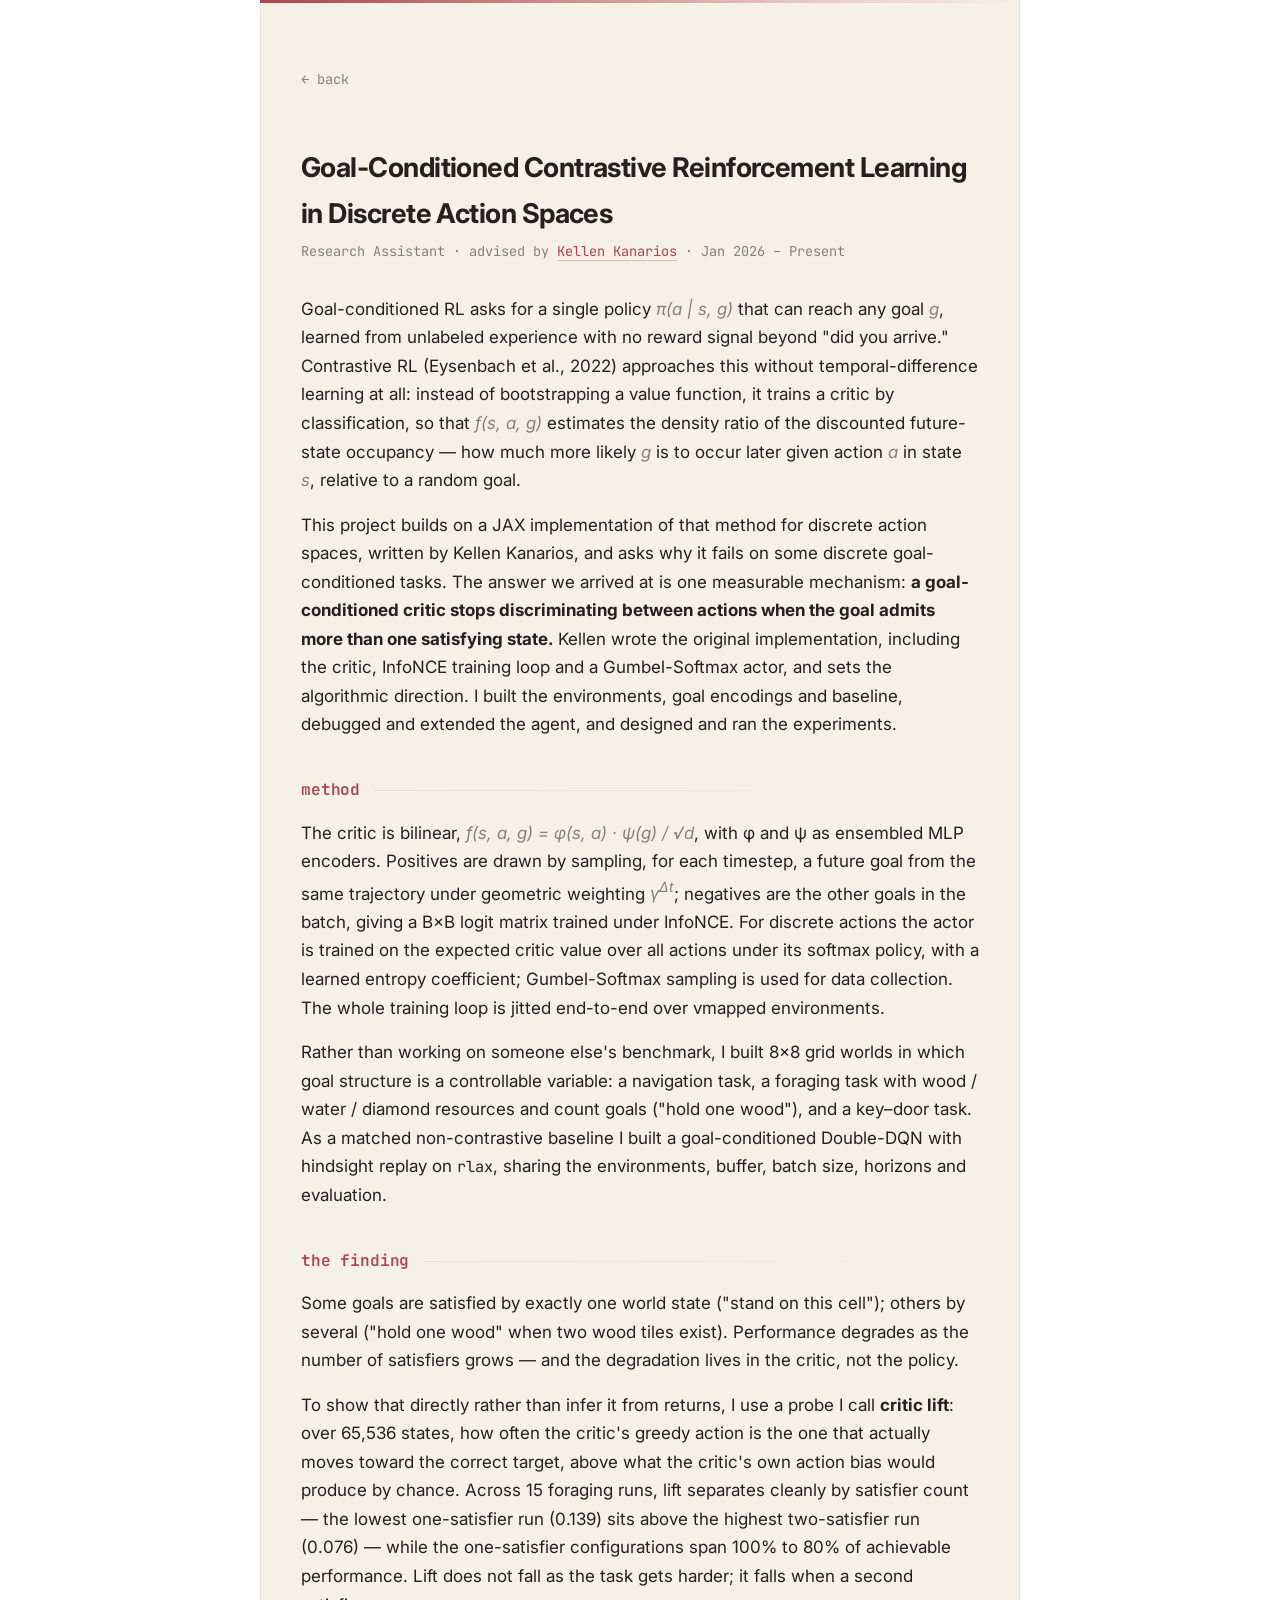
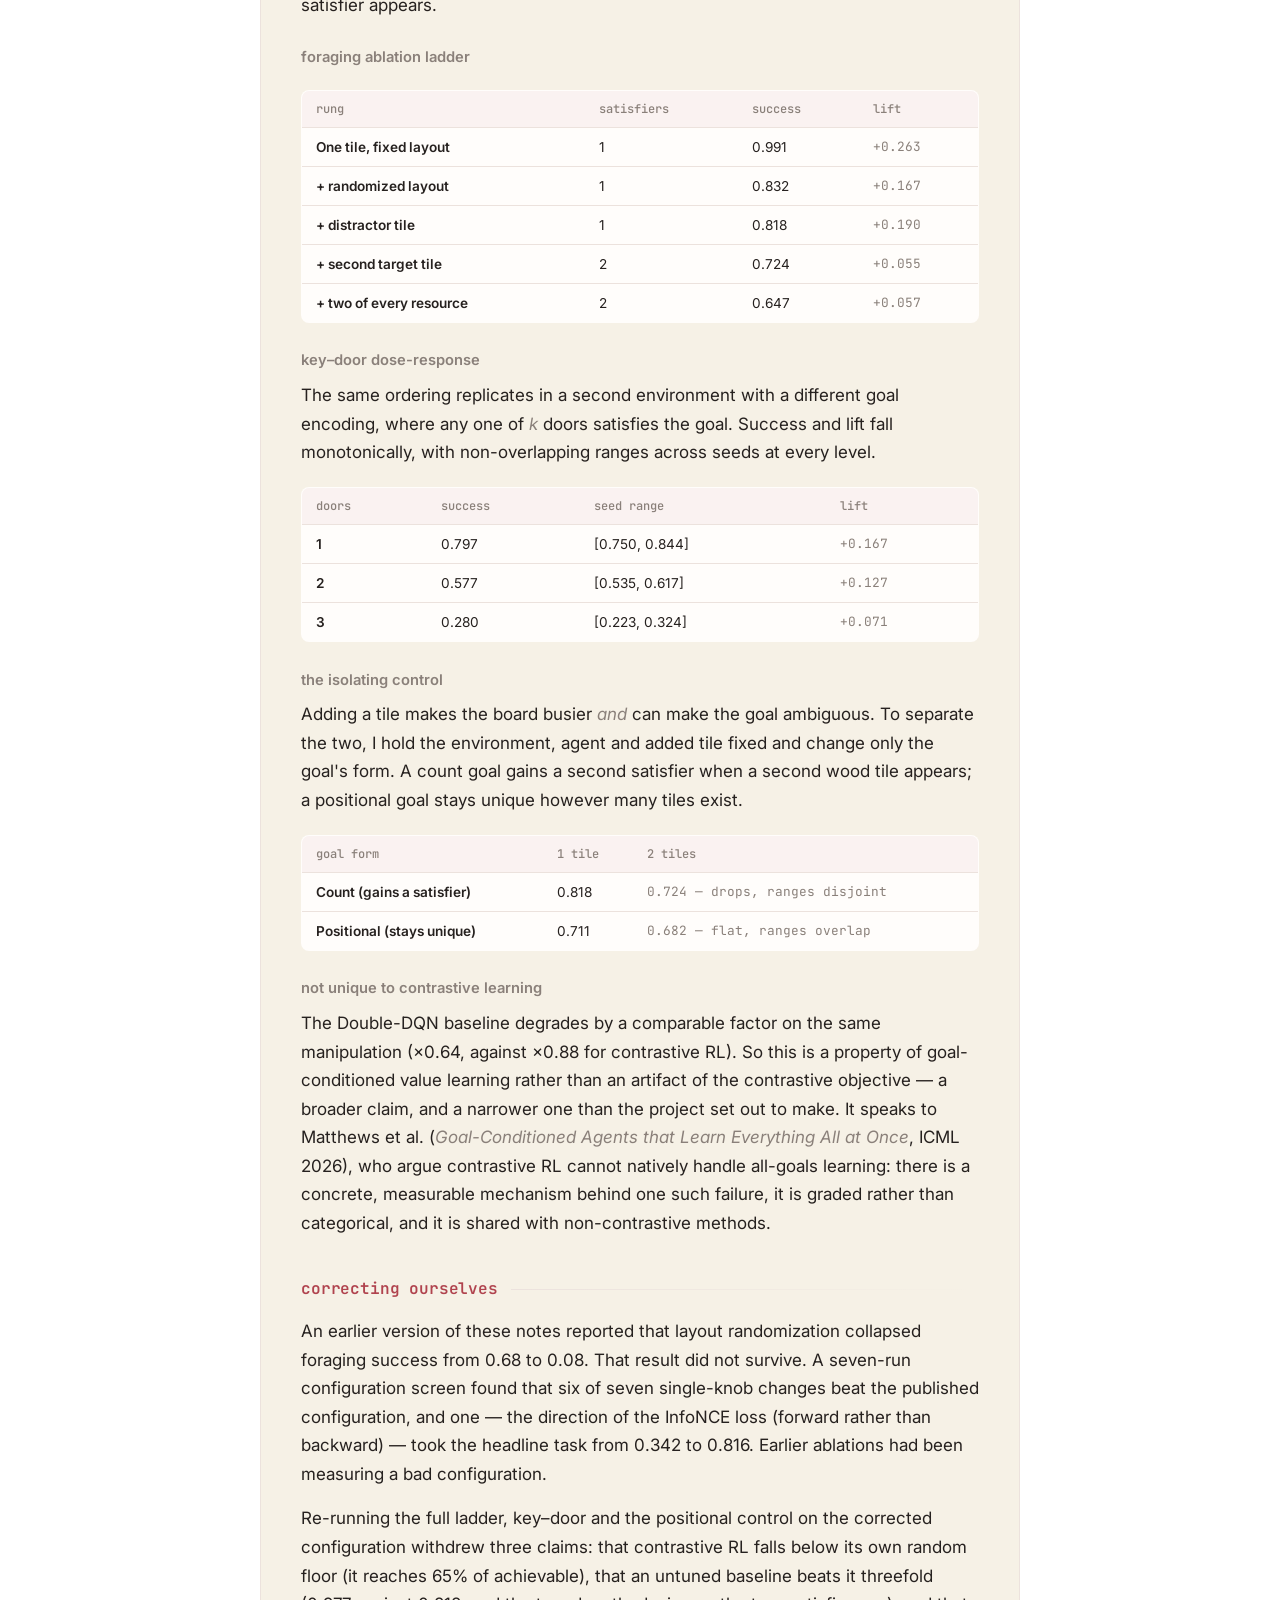
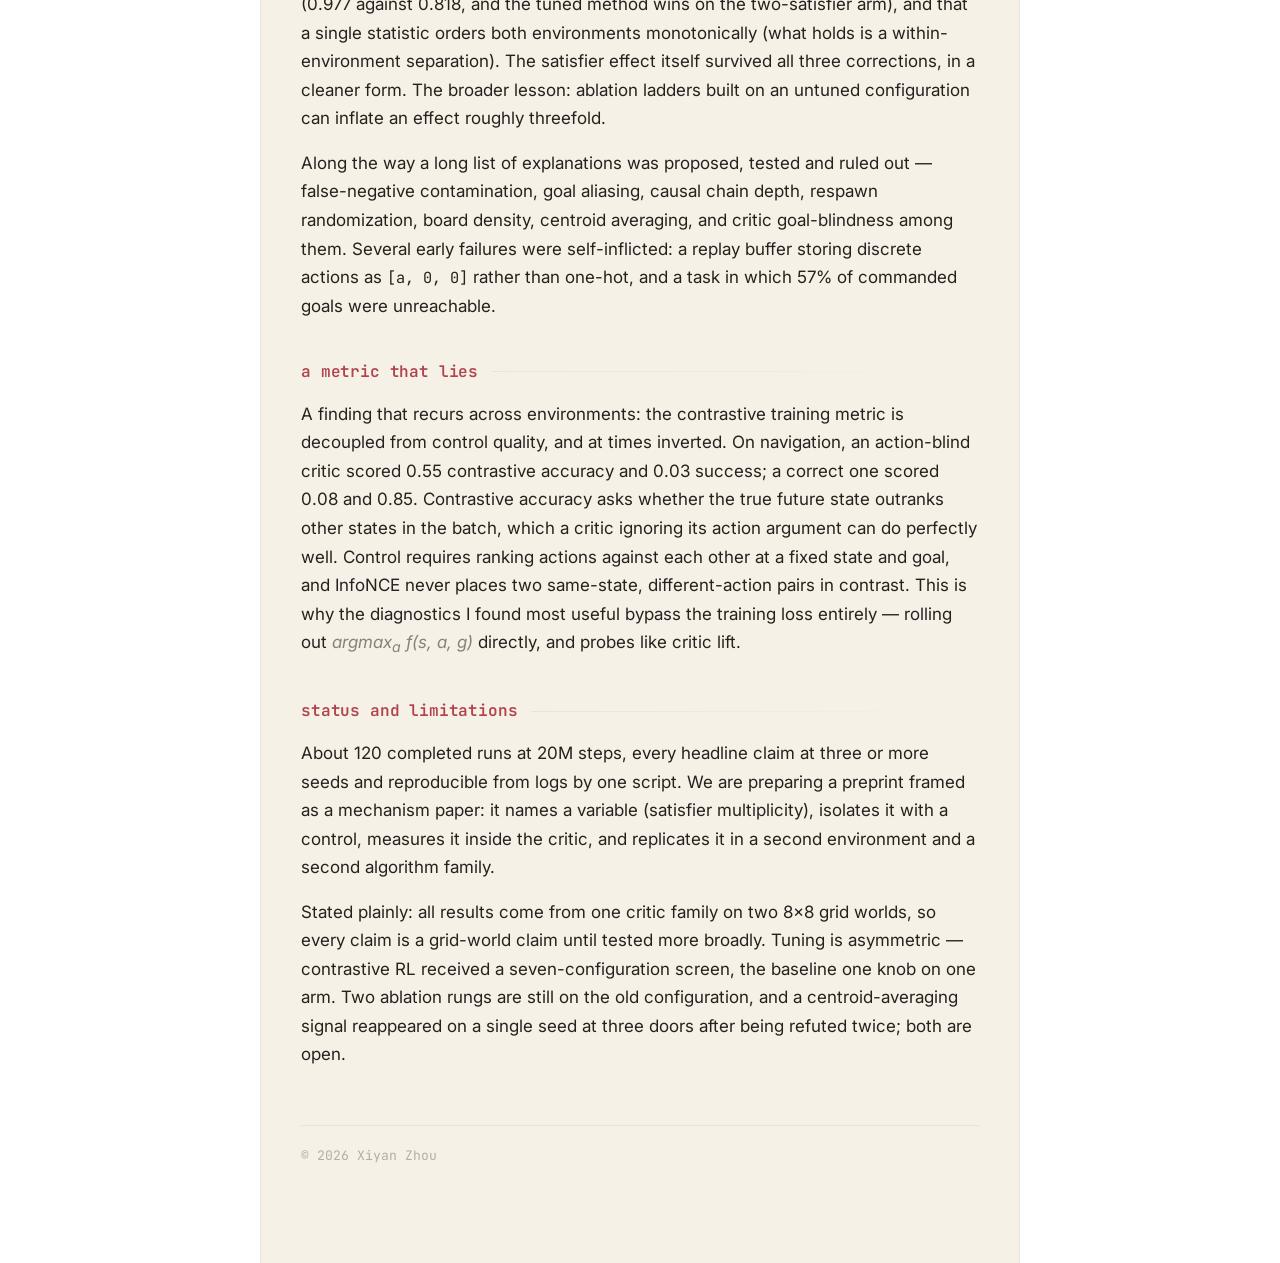
==== commit 8a825b71: "Clarify authorship on contrastive RL project and update CV Credit Kellen Kanarios for the original J" ====
--- a/research/contrastive-rl.html
+++ b/research/contrastive-rl.html
@@ -32,12 +32,15 @@
         given action <em>a</em> in state <em>s</em>, relative to a random goal.
       </p>
       <p>
-        This project reimplements that method in JAX, adapts it to discrete
-        action spaces, and asks why it fails on some discrete goal-conditioned
+        This project builds on a JAX implementation of that method for discrete
+        action spaces, written by Kellen Kanarios, and asks why it fails on some discrete goal-conditioned
         tasks. The answer we arrived at is one measurable mechanism: <strong>a
         goal-conditioned critic stops discriminating between actions when the
-        goal admits more than one satisfying state.</strong> My role is
-        implementation and experiment design; Kellen sets algorithmic direction.
+        goal admits more than one satisfying state.</strong> Kellen wrote
+        the original implementation, including the critic, InfoNCE training loop
+        and a Gumbel-Softmax actor, and sets the algorithmic direction. I built
+        the environments, goal encodings and baseline, debugged and extended the
+        agent, and designed and ran the experiments.
       </p>
 
       <h2>method</h2>
@@ -47,8 +50,9 @@
         each timestep, a future goal from the same trajectory under geometric
         weighting <em>γ<sup>Δt</sup></em>; negatives are the other goals in the
         batch, giving a B×B logit matrix trained under InfoNCE. For discrete
-        actions the actor is trained through a Gumbel-Softmax relaxation with an
-        annealed temperature and an adaptive entropy coefficient. The whole
+        actions the actor is trained on the expected critic value over all
+        actions under its softmax policy, with a learned entropy coefficient;
+        Gumbel-Softmax sampling is used for data collection. The whole
         training loop is jitted end-to-end over vmapped environments.
       </p>
       <p>
@@ -198,7 +202,7 @@
 
       <h2>status and limitations</h2>
       <p>
-        120 completed runs at 20M steps, every headline claim at three or more
+        About 120 completed runs at 20M steps, every headline claim at three or more
         seeds and reproducible from logs by one script. We are preparing a
         preprint framed as a mechanism paper: it names a variable (satisfier
         multiplicity), isolates it with a control, measures it inside the critic,
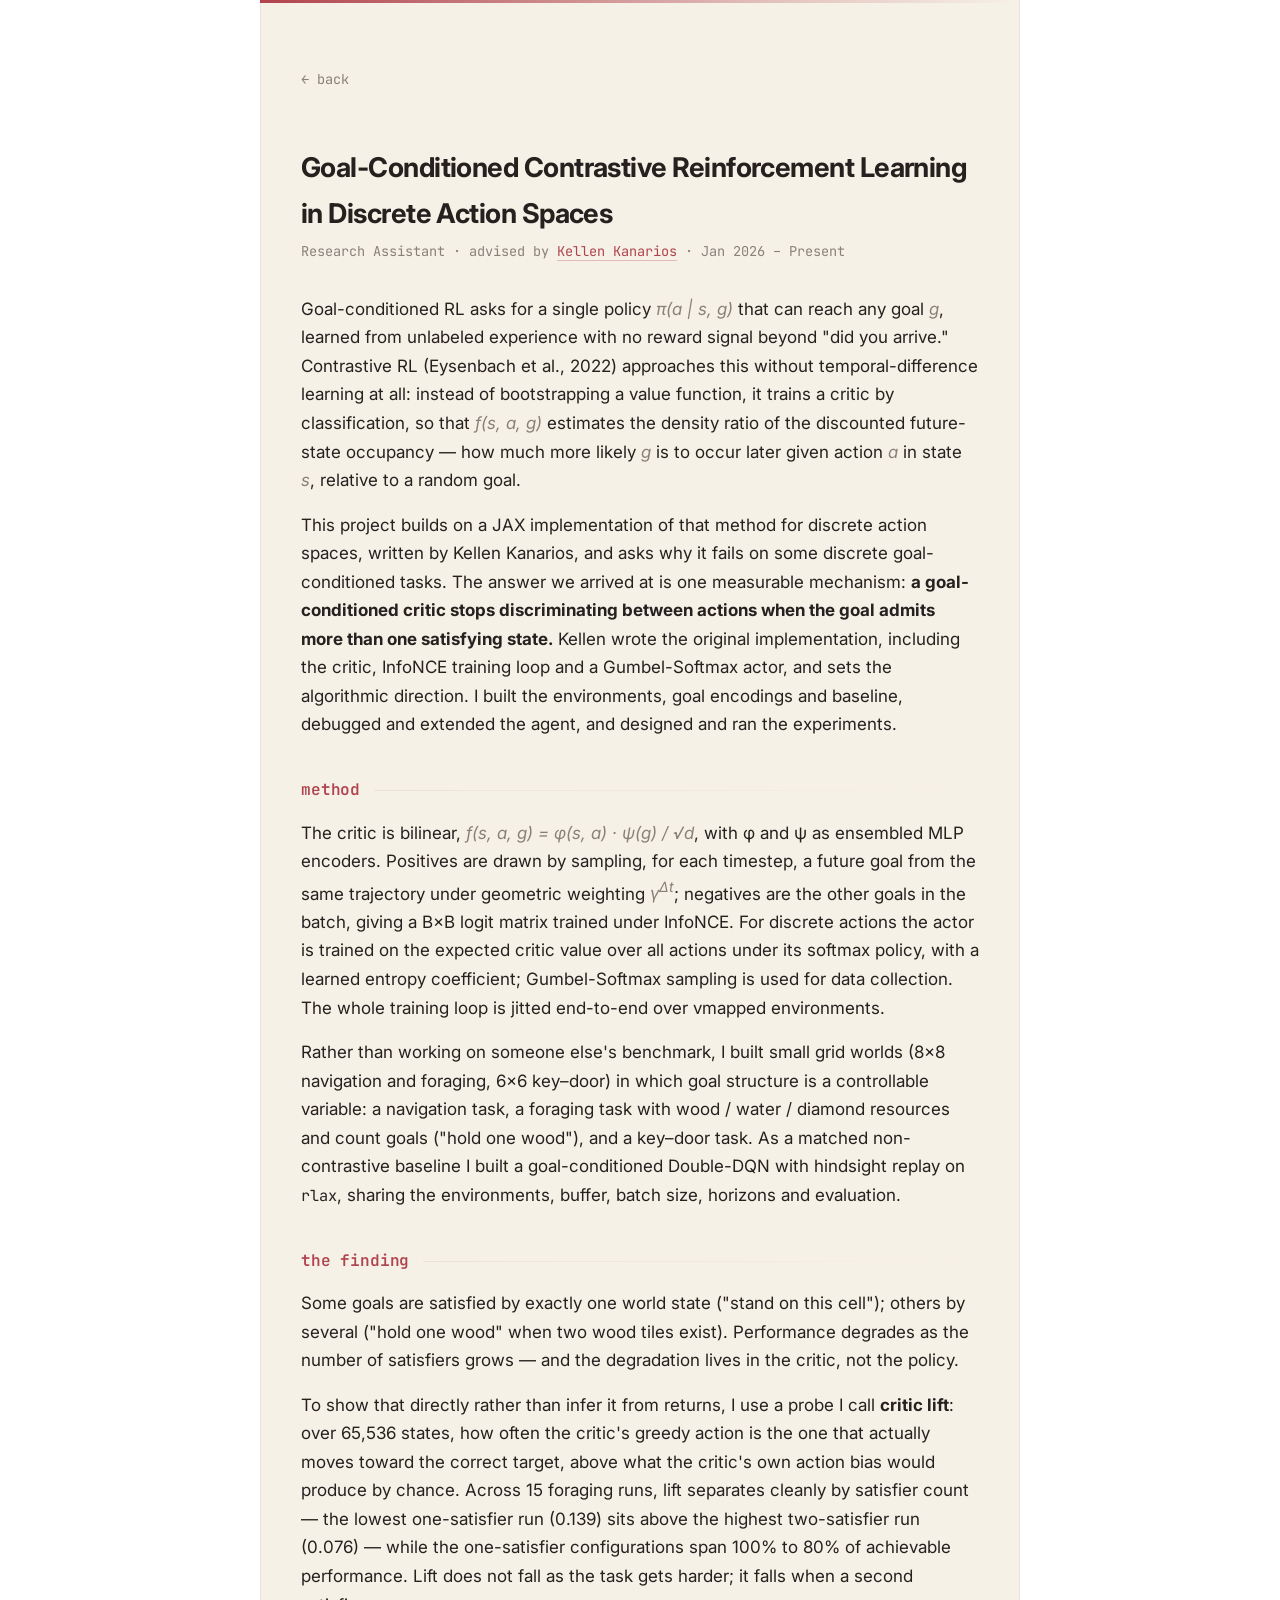
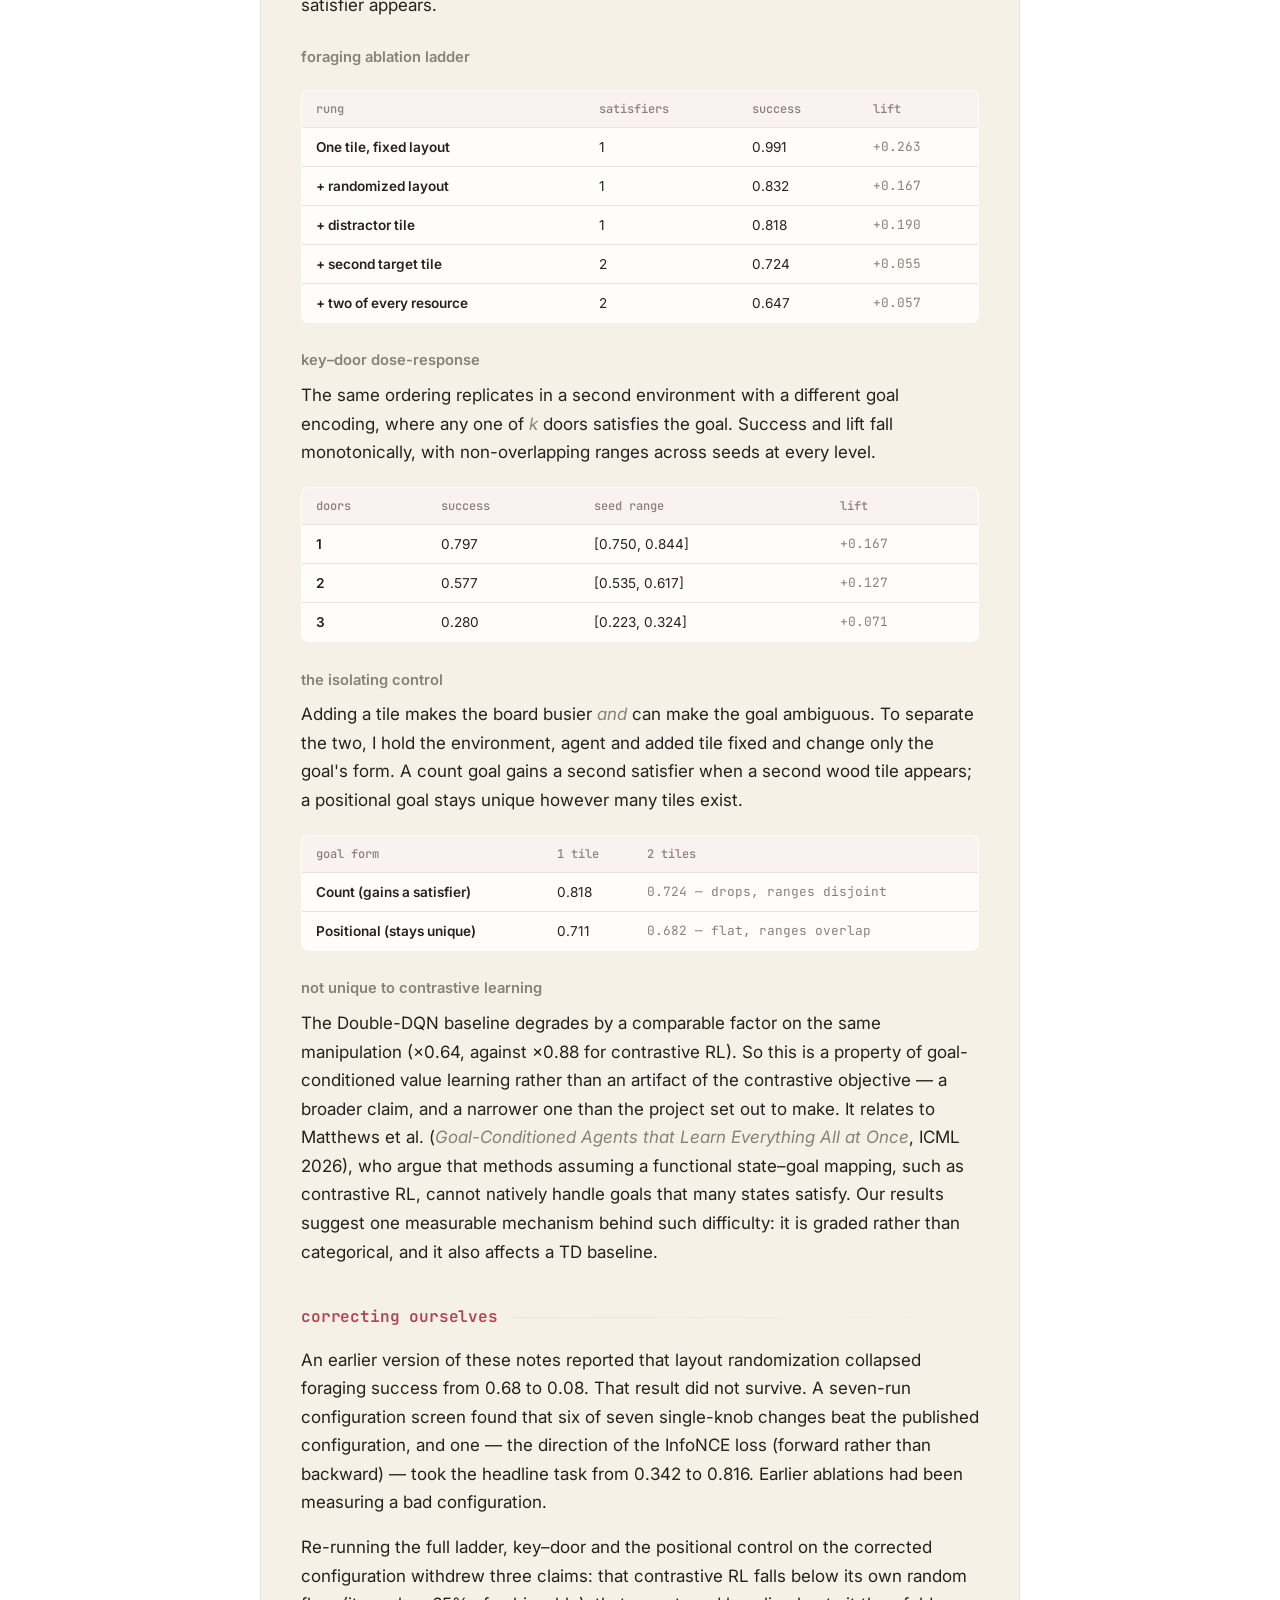
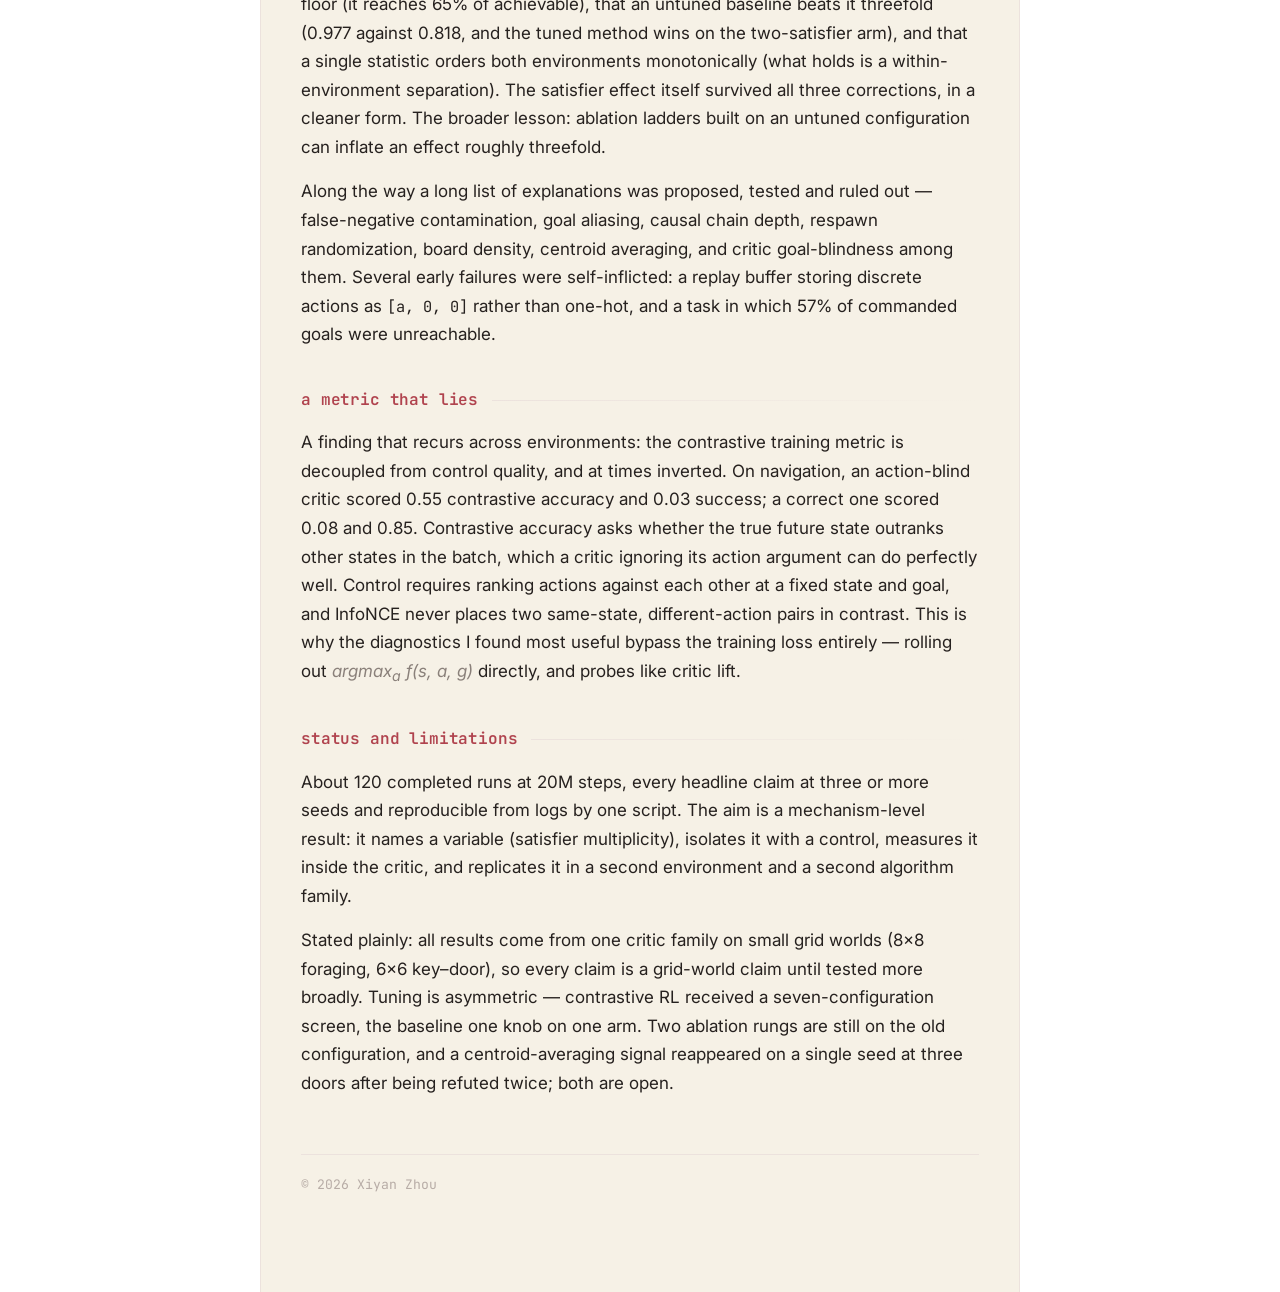
==== commit aa46bc1e: "Remove preprint claims and clarify grid sizes on contrastive RL page - Replace "preparing a preprint" ====
--- a/research/contrastive-rl.html
+++ b/research/contrastive-rl.html
@@ -56,7 +56,8 @@
         training loop is jitted end-to-end over vmapped environments.
       </p>
       <p>
-        Rather than working on someone else's benchmark, I built 8×8 grid worlds
+        Rather than working on someone else's benchmark, I built small grid worlds
+        (8×8 navigation and foraging, 6×6 key–door)
         in which goal structure is a controllable variable: a navigation task, a
         foraging task with wood / water / diamond resources and count goals
         ("hold one wood"), and a key–door task. As a matched non-contrastive
@@ -146,12 +147,13 @@
         manipulation (×0.64, against ×0.88 for contrastive RL). So this is a
         property of goal-conditioned value learning rather than an artifact of
         the contrastive objective — a broader claim, and a narrower one than the
-        project set out to make. It speaks to Matthews et al.
+        project set out to make. It relates to Matthews et al.
         (<em>Goal-Conditioned Agents that Learn Everything All at Once</em>,
-        ICML 2026), who argue contrastive RL cannot natively handle
-        all-goals learning: there is a concrete, measurable mechanism behind one
-        such failure, it is graded rather than categorical, and it is shared with
-        non-contrastive methods.
+        ICML 2026), who argue that methods assuming a functional state–goal
+        mapping, such as contrastive RL, cannot natively handle goals that many
+        states satisfy. Our results suggest one measurable mechanism behind such
+        difficulty: it is graded rather than categorical, and it also affects a
+        TD baseline.
       </p>
 
       <h2>correcting ourselves</h2>
@@ -203,14 +205,14 @@
       <h2>status and limitations</h2>
       <p>
         About 120 completed runs at 20M steps, every headline claim at three or more
-        seeds and reproducible from logs by one script. We are preparing a
-        preprint framed as a mechanism paper: it names a variable (satisfier
-        multiplicity), isolates it with a control, measures it inside the critic,
-        and replicates it in a second environment and a second algorithm family.
-      </p>
-      <p>
-        Stated plainly: all results come from one critic family on two 8×8 grid
-        worlds, so every claim is a grid-world claim until tested more broadly.
+        seeds and reproducible from logs by one script. The aim is a
+        mechanism-level result: it names a variable (satisfier multiplicity),
+        isolates it with a control, measures it inside the critic, and replicates
+        it in a second environment and a second algorithm family.
+      </p>
+      <p>
+        Stated plainly: all results come from one critic family on small grid worlds
+        (8×8 foraging, 6×6 key–door), so every claim is a grid-world claim until tested more broadly.
         Tuning is asymmetric — contrastive RL received a seven-configuration
         screen, the baseline one knob on one arm. Two ablation rungs are still on
         the old configuration, and a centroid-averaging signal reappeared on a
